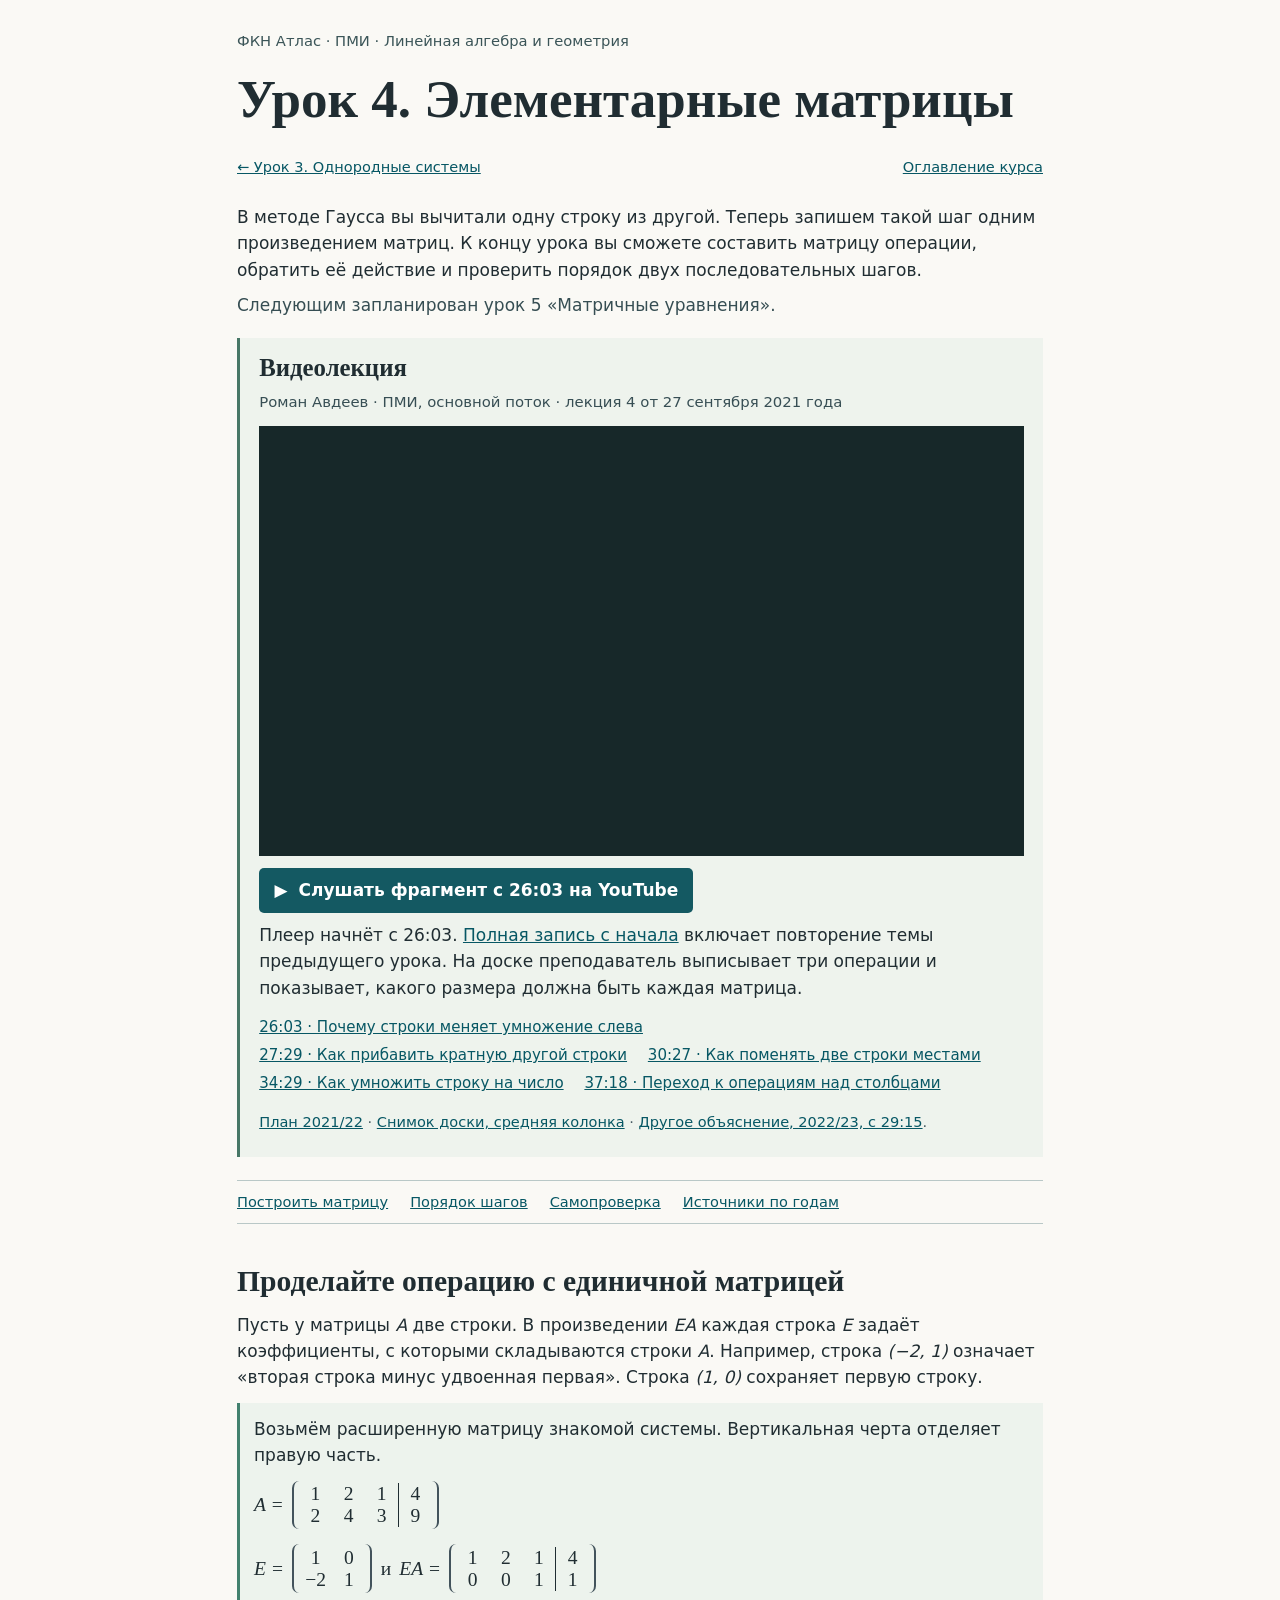
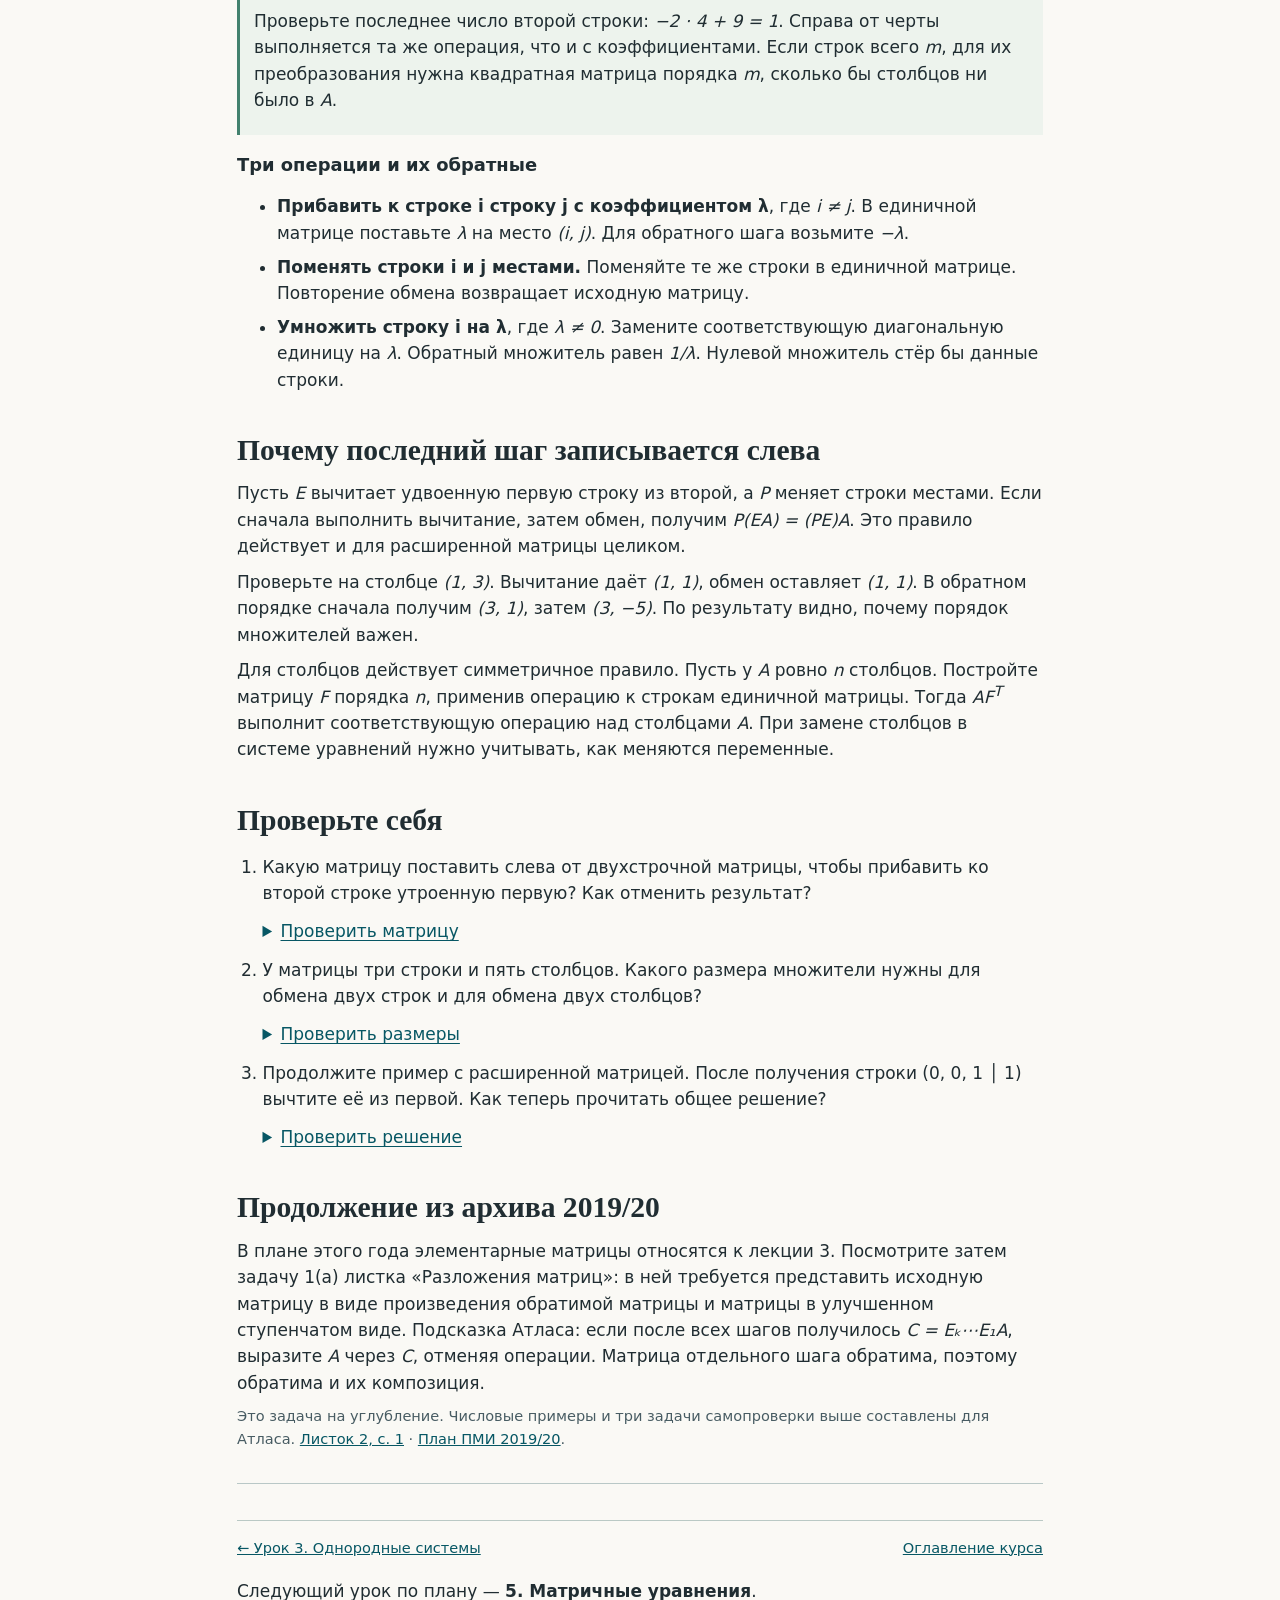
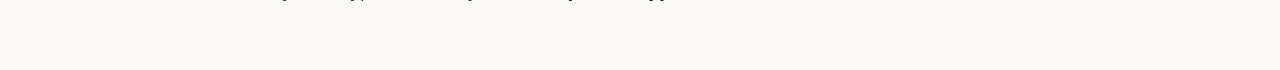
==== atlas/learning/elementary.html @ efd2105c "ПМИ: сверить восемь годовых планов и добавить урок об элементарных матрицах по записи 2021 года" ====
<!doctype html>
<html lang="ru"><head><meta charset="utf-8"><meta name="viewport" content="width=device-width,initial-scale=1">
<title>Урок 4. Элементарные матрицы · Линейная алгебра ПМИ</title><link rel="stylesheet" href="course.css"><script defer src="lecture-video.js"></script></head>
<body><main><header><p class="course-name">ФКН Атлас · ПМИ · Линейная алгебра и геометрия</p>
<h1>Урок 4. Элементарные матрицы</h1>
<nav class="course-nav" aria-label="Навигация по курсу"><a rel="prev" href="homogeneous.html">← Урок 3. Однородные системы</a><a href="index.html">Оглавление курса</a></nav>
<p>В методе Гаусса вы вычитали одну строку из другой. Теперь запишем такой шаг одним произведением матриц. К концу урока вы сможете составить матрицу операции, обратить её действие и проверить порядок двух последовательных шагов.</p>
<p class="note">Следующим запланирован урок 5 «Матричные уравнения».</p></header>
<section id="video" class="lecture-video" aria-labelledby="video-heading"><h2 id="video-heading">Видеолекция</h2>
<p class="recording-meta">Роман Авдеев · ПМИ, основной поток · лекция 4 от 27 сентября 2021 года</p>
<div class="inline-video" data-title="Линейная алгебра ПМИ · лекция 4 за 2021/22"></div>
<a class="watch-recording" href="https://www.youtube.com/watch?v=fxvXX4PatBA&amp;t=1563s" target="_blank" rel="noopener"><span class="play-icon" aria-hidden="true">▶</span> Слушать фрагмент с 26:03 на YouTube</a>
<p>Плеер начнёт с 26:03. <a href="https://www.youtube.com/watch?v=fxvXX4PatBA">Полная запись с начала</a> включает повторение темы предыдущего урока. На доске преподаватель выписывает три операции и показывает, какого размера должна быть каждая матрица.</p>
<ul class="video-moments" aria-label="Моменты видеолекции">
<li><a href="https://www.youtube.com/watch?v=fxvXX4PatBA&amp;t=1563s" target="_blank" rel="noopener">26:03 · Почему строки меняет умножение слева</a></li>
<li><a href="https://www.youtube.com/watch?v=fxvXX4PatBA&amp;t=1649s" target="_blank" rel="noopener">27:29 · Как прибавить кратную другой строки</a></li>
<li><a href="https://www.youtube.com/watch?v=fxvXX4PatBA&amp;t=1827s" target="_blank" rel="noopener">30:27 · Как поменять две строки местами</a></li>
<li><a href="https://www.youtube.com/watch?v=fxvXX4PatBA&amp;t=2069s" target="_blank" rel="noopener">34:29 · Как умножить строку на число</a></li>
<li><a href="https://www.youtube.com/watch?v=fxvXX4PatBA&amp;t=2238s" target="_blank" rel="noopener">37:18 · Переход к операциям над столбцами</a></li>
</ul><p class="refs"><a href="https://wikics.site/Линейная_алгебра_и_геометрия_на_ПМИ_2021/2022_%28основной_поток%29">План 2021/22</a> · <a href="https://drive.google.com/file/d/185L-_i3tuv2A2Go50-xI7ge3yGYmPVME/view">Снимок доски, средняя колонка</a> · <a href="https://www.youtube.com/watch?v=Wg4HctY-2u4&amp;t=1755s">Другое объяснение, 2022/23, с 29:15</a>.</p></section>
<nav aria-label="Разделы занятия"><a href="#build">Построить матрицу</a><a href="#order">Порядок шагов</a><a href="#check">Самопроверка</a><a href="years.html">Источники по годам</a></nav>
<section id="build"><h2>Проделайте операцию с единичной матрицей</h2>
<p>Пусть у матрицы <i>A</i> две строки. В произведении <i>EA</i> каждая строка <i>E</i> задаёт коэффициенты, с которыми складываются строки <i>A</i>. Например, строка <i>(−2, 1)</i> означает «вторая строка минус удвоенная первая». Строка <i>(1, 0)</i> сохраняет первую строку.</p>
<div class="example"><p>Возьмём расширенную матрицу знакомой системы. Вертикальная черта отделяет правую часть.</p>
<div class="formula"><i>A =</i><span class="matrix"><table aria-label="Исходная расширенная матрица"><tbody><tr><td>1</td><td>2</td><td>1</td><td class="rhs">4</td></tr><tr><td>2</td><td>4</td><td>3</td><td class="rhs">9</td></tr></tbody></table></span></div>
<div class="formula"><i>E =</i><span class="matrix"><table aria-label="Матрица преобразования строк"><tbody><tr><td>1</td><td>0</td></tr><tr><td>−2</td><td>1</td></tr></tbody></table></span><span>и</span><i>EA =</i><span class="matrix"><table aria-label="Результат, включая правую часть"><tbody><tr><td>1</td><td>2</td><td>1</td><td class="rhs">4</td></tr><tr><td>0</td><td>0</td><td>1</td><td class="rhs">1</td></tr></tbody></table></span></div>
<p>Проверьте последнее число второй строки: <i>−2 · 4 + 9 = 1</i>. Справа от черты выполняется та же операция, что и с коэффициентами. Если строк всего <i>m</i>, для их преобразования нужна квадратная матрица порядка <i>m</i>, сколько бы столбцов ни было в <i>A</i>.</p></div>
<h3>Три операции и их обратные</h3>
<ul><li><strong>Прибавить к строке i строку j с коэффициентом λ</strong>, где <i>i ≠ j</i>. В единичной матрице поставьте <i>λ</i> на место <i>(i, j)</i>. Для обратного шага возьмите <i>−λ</i>.</li>
<li><strong>Поменять строки i и j местами.</strong> Поменяйте те же строки в единичной матрице. Повторение обмена возвращает исходную матрицу.</li>
<li><strong>Умножить строку i на λ</strong>, где <i>λ ≠ 0</i>. Замените соответствующую диагональную единицу на <i>λ</i>. Обратный множитель равен <i>1/λ</i>. Нулевой множитель стёр бы данные строки.</li></ul></section>
<section id="order"><h2>Почему последний шаг записывается слева</h2>
<p>Пусть <i>E</i> вычитает удвоенную первую строку из второй, а <i>P</i> меняет строки местами. Если сначала выполнить вычитание, затем обмен, получим <i>P(EA) = (PE)A</i>. Это правило действует и для расширенной матрицы целиком.</p>
<p>Проверьте на столбце <i>(1, 3)</i>. Вычитание даёт <i>(1, 1)</i>, обмен оставляет <i>(1, 1)</i>. В обратном порядке сначала получим <i>(3, 1)</i>, затем <i>(3, −5)</i>. По результату видно, почему порядок множителей важен.</p>
<p>Для столбцов действует симметричное правило. Пусть у <i>A</i> ровно <i>n</i> столбцов. Постройте матрицу <i>F</i> порядка <i>n</i>, применив операцию к строкам единичной матрицы. Тогда <i>AF<sup>T</sup></i> выполнит соответствующую операцию над столбцами <i>A</i>. При замене столбцов в системе уравнений нужно учитывать, как меняются переменные.</p></section>
<section id="check"><h2>Проверьте себя</h2><ol>
<li>Какую матрицу поставить слева от двухстрочной матрицы, чтобы прибавить ко второй строке утроенную первую? Как отменить результат?
<details><summary>Проверить матрицу</summary><p>Первая строка множителя равна (1, 0), вторая — (3, 1). В обратной матрице вторая строка равна (−3, 1). Их произведение в любом порядке даёт единичную матрицу.</p></details></li>
<li>У матрицы три строки и пять столбцов. Какого размера множители нужны для обмена двух строк и для обмена двух столбцов?
<details><summary>Проверить размеры</summary><p>Слева нужна перестановочная матрица 3 × 3, справа — 5 × 5. Обе операции сохраняют размер результата 3 × 5.</p></details></li>
<li>Продолжите пример с расширенной матрицей. После получения строки (0, 0, 1 │ 1) вычтите её из первой. Как теперь прочитать общее решение?
<details><summary>Проверить решение</summary><p>Получается первая строка (1, 2, 0 │ 3). Вторая задаёт z = 1. При y = t получаем (3 − 2t, t, 1), как в уроке 2. У любой точки этого семейства разность с (3, 0, 1) решает соответствующую однородную систему из урока 3.</p></details></li></ol></section>
<section><h2>Продолжение из архива 2019/20</h2><p>В плане этого года элементарные матрицы относятся к лекции 3. Посмотрите затем задачу 1(а) листка «Разложения матриц»: в ней требуется представить исходную матрицу в виде произведения обратимой матрицы и матрицы в улучшенном ступенчатом виде. Подсказка Атласа: если после всех шагов получилось <i>C = Eₖ⋯E₁A</i>, выразите <i>A</i> через <i>C</i>, отменяя операции. Матрица отдельного шага обратима, поэтому обратима и их композиция.</p>
<p class="refs">Это задача на углубление. Числовые примеры и три задачи самопроверки выше составлены для Атласа. <a href="https://www.dropbox.com/s/j1u668werpnpyeo/LA_19-20_Stream2_Sheet2.pdf?dl=0">Листок 2, с. 1</a> · <a href="https://wikics.site/Линейная_алгебра_и_геометрия_на_ПМИ_2019/2020_%28основной_поток%29">План ПМИ 2019/20</a>.</p></section>
<footer><nav class="course-nav bottom" aria-label="После урока 4"><a rel="prev" href="homogeneous.html">← Урок 3. Однородные системы</a><a href="index.html">Оглавление курса</a></nav><p>Следующий урок по плану — <strong>5. Матричные уравнения</strong>.</p></footer></main></body></html>
---- atlas/learning/course.css ----
*{box-sizing:border-box}
body{margin:0;background:#faf9f5;color:#202d32;font:17px/1.55 system-ui,sans-serif}
main{max-width:850px;margin:auto;padding:30px 22px 56px}
nav,.refs,header>small{color:#485c63;font-size:.91rem}
nav{display:flex;gap:8px 22px;flex-wrap:wrap;border-block:1px solid #b9c8c7;padding:10px 0}
a,summary{color:#075764}
h1,h2,h3{line-height:1.16;text-wrap:balance}
h1,h2{font-family:Georgia,serif}
h1{font-size:clamp(33px,5vw,53px);margin:.3em 0}
h2{font-size:1.85rem;margin:1.35em 0 .45em}
h3{font-size:1.12rem;margin:1.15em 0 .25em}
p{margin:.55em 0}
.formula{display:flex;align-items:center;flex-wrap:wrap;gap:.42em;font:1.15em Georgia,serif;margin:12px 0 15px}
.matrix{display:inline-block;border-left:2px solid #43535c;border-right:2px solid #43535c;border-radius:7px;padding:.12em .25em;vertical-align:middle}
.matrix table{border-collapse:collapse;font-variant-numeric:tabular-nums}
.matrix td{text-align:center;min-width:1.7em;padding:0 .2em}
.focus{background:#d1ebdf;color:#102c24}
.matrix button{min-width:2.1em;min-height:2.1em;color:#17424c;background:#fff;border:1px solid #81989a;border-radius:3px;cursor:pointer;font:inherit}
.matrix button[aria-pressed=true]{background:#155962;color:white}
a:focus-visible,summary:focus-visible,button:focus-visible{outline:3px solid #b56813;outline-offset:2px}
.example{border-left:3px solid #42816e;background:#edf3ed;padding:4px 14px 12px;margin:12px 0}
.note{color:#364e53}
details{margin:.7em 0}
summary{cursor:pointer;text-decoration:underline;text-underline-offset:.17em}
code{overflow-wrap:anywhere}
footer{border-top:1px solid #b9c8c7;margin-top:32px;padding-top:10px}
.refs a{white-space:nowrap}
ol{padding-left:1.5em}
li{margin:.45em 0}
#calculation{font-weight:600}
sub,sup{line-height:0}
section{scroll-margin:12px}
@media(max-width:500px){main{padding:16px 14px}
.formula{gap:.25em}
}
@media print{nav{display:none}
body{background:#fff}
h2,h3{break-after:avoid}
}

.course-name{margin:0 0 .3rem;color:#3b5558;font-size:.92rem}
.course-nav{display:flex;align-items:baseline;justify-content:space-between;gap:8px 20px;border:0;margin:.6rem 0 1rem;padding:.6rem 0}
.course-nav .next{font-weight:650}
.course-nav.bottom{border-top:1px solid #bac9c5;margin:26px 0 0;padding-top:16px}
.outline{padding:0;list-style:none}
.outline li{margin:0;border-top:1px solid #b9c8c7;padding:15px 0}
.outline a,.outline strong{display:block;font-size:1.13rem}
.outline p{margin:.2em 0}
.lecture-video{margin:1.2rem 0 1.4rem;padding:1rem 1.2rem;background:#eef3ed;border-left:3px solid #477766}
.lecture-video h2{margin:0 0 .3rem;font-size:1.55rem}
.recording-meta{font-size:.93rem;color:#374e54}
.watch-recording{display:inline-block;padding:.55em .9em;border-radius:5px;font-weight:650}
.watch-recording{background:#145962;color:white;text-decoration:none}
.watch-recording:hover{background:#10474e}
.play-icon{margin-right:.3em}
.video-moments{display:flex;flex-wrap:wrap;gap:.3rem 1.3rem;padding:0;list-style:none;font-size:.94rem}
.video-moments li{margin:0}
.inline-video iframe{display:block;width:100%;aspect-ratio:16/9;border:0;margin:.7em 0;background:#172829}
.equations{white-space:pre-wrap;font:1.1rem/1.5 Cambria,Georgia,serif}
.matrix-steps{font:1.05rem/1.65 Cambria,Georgia,serif;font-variant-numeric:tabular-nums;white-space:pre-wrap}
@media(max-width:560px){.course-nav{display:grid;justify-content:stretch}.course-nav a{padding:3px 0}}

.year-map dl{display:grid;grid-template-columns:max-content 1fr;gap:.25em 1em;margin:.6em 0}
.year-map dt{font-weight:600}
.year-map dd{margin:0}
@media(max-width:560px){.year-map dl{display:block}.year-map dd{margin:0 0 .6em}}
.matrix td.rhs{border-left:1px solid currentColor}
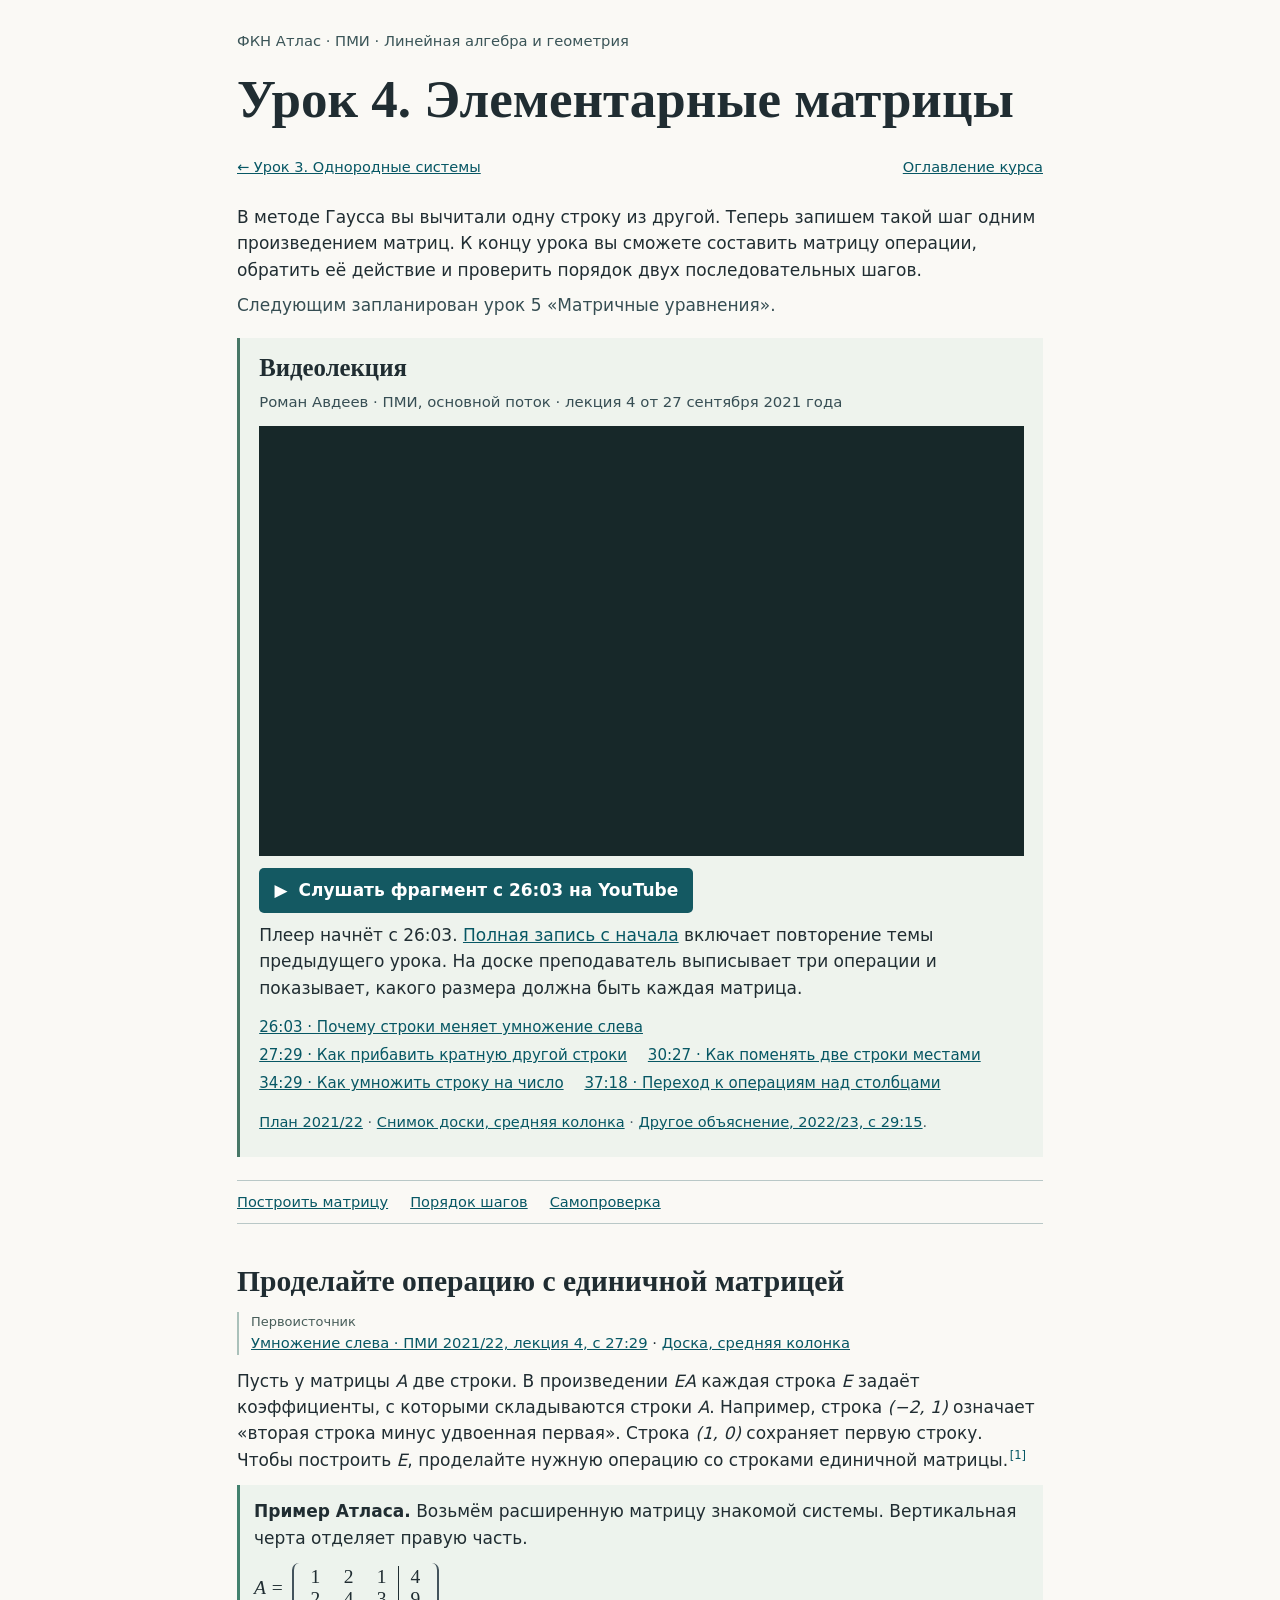
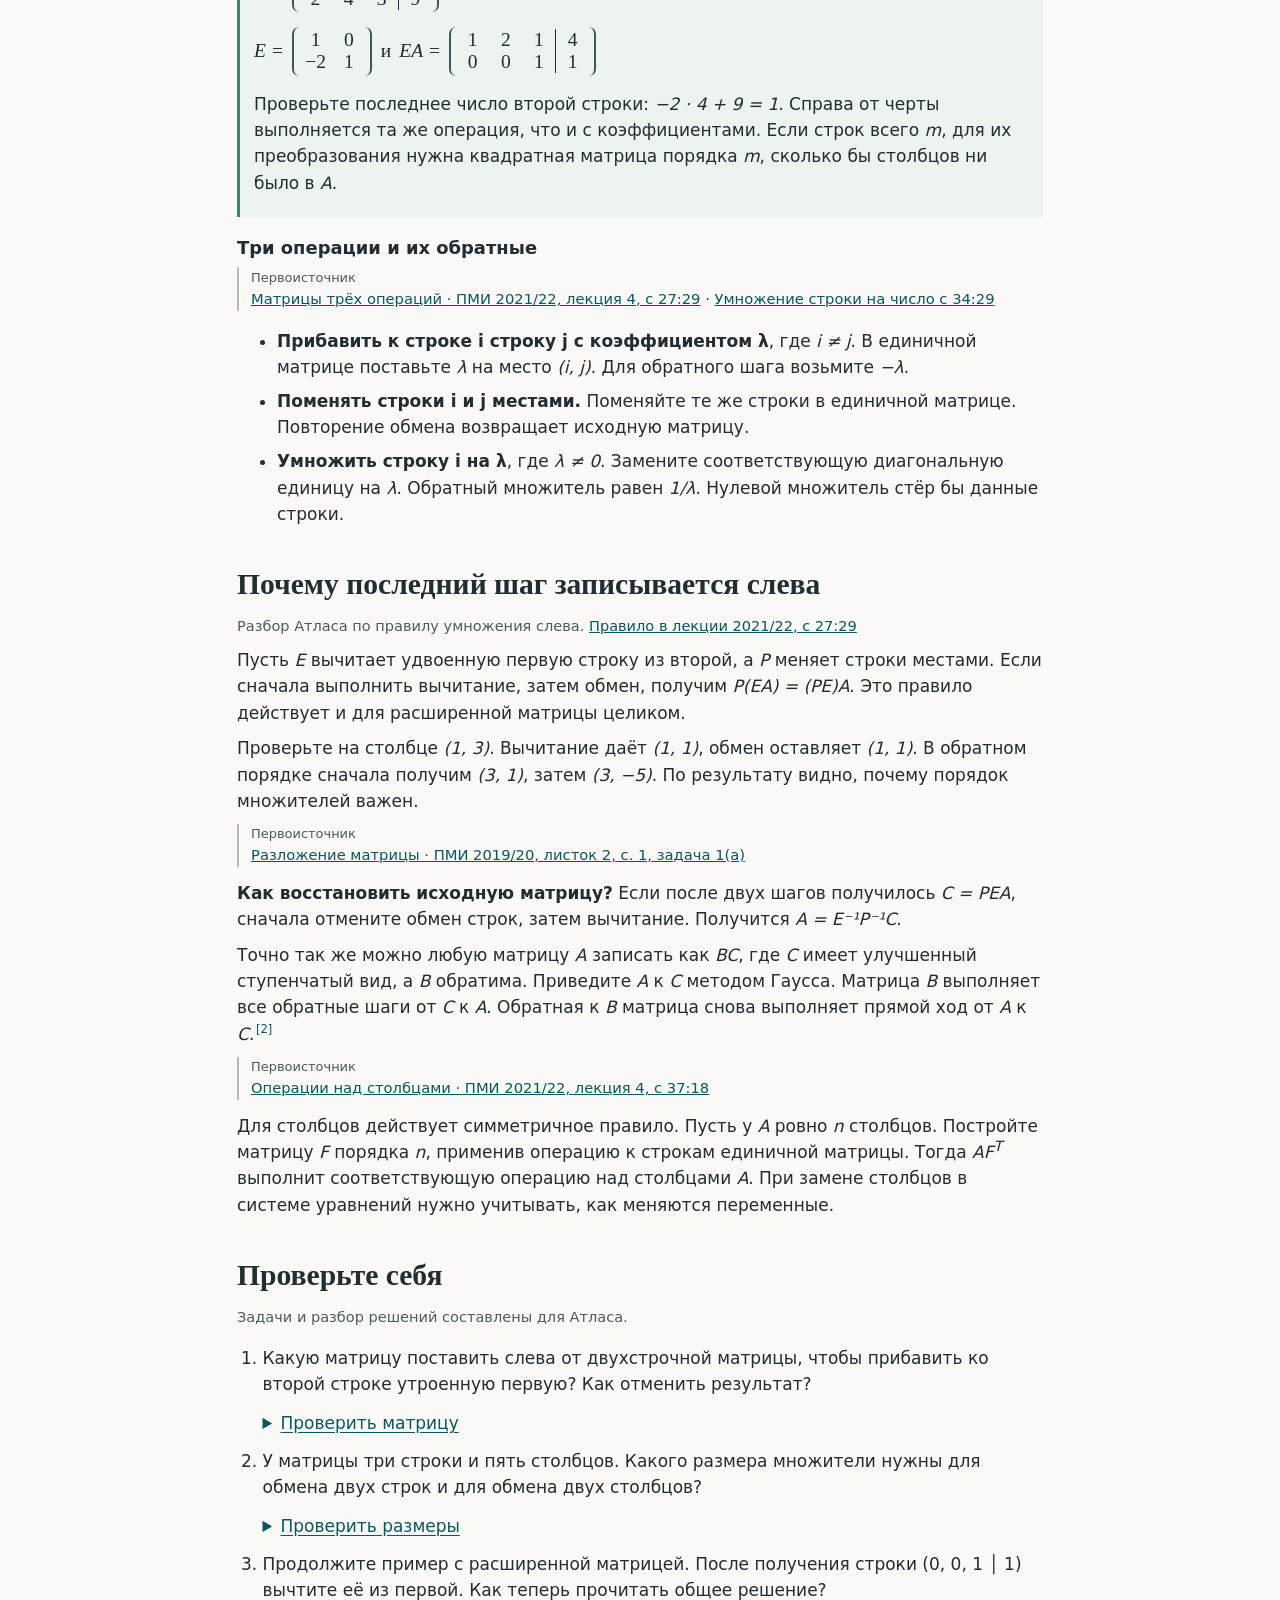
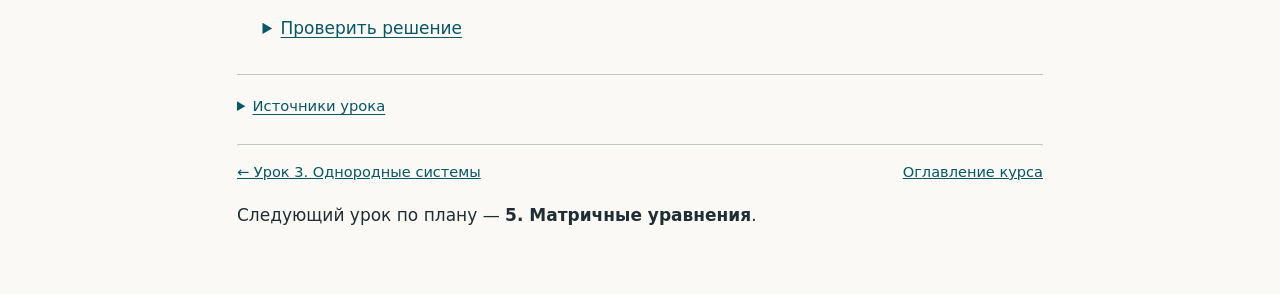
==== commit fc5c580a: "Показывать проверенный фрагмент первоисточника перед каждым разбором ПМИ" ====
--- a/atlas/learning/elementary.html
+++ b/atlas/learning/elementary.html
@@ -18,28 +18,41 @@
 <li><a href="https://www.youtube.com/watch?v=fxvXX4PatBA&amp;t=2069s" target="_blank" rel="noopener">34:29 · Как умножить строку на число</a></li>
 <li><a href="https://www.youtube.com/watch?v=fxvXX4PatBA&amp;t=2238s" target="_blank" rel="noopener">37:18 · Переход к операциям над столбцами</a></li>
 </ul><p class="refs"><a href="https://wikics.site/Линейная_алгебра_и_геометрия_на_ПМИ_2021/2022_%28основной_поток%29">План 2021/22</a> · <a href="https://drive.google.com/file/d/185L-_i3tuv2A2Go50-xI7ge3yGYmPVME/view">Снимок доски, средняя колонка</a> · <a href="https://www.youtube.com/watch?v=Wg4HctY-2u4&amp;t=1755s">Другое объяснение, 2022/23, с 29:15</a>.</p></section>
-<nav aria-label="Разделы занятия"><a href="#build">Построить матрицу</a><a href="#order">Порядок шагов</a><a href="#check">Самопроверка</a><a href="years.html">Источники по годам</a></nav>
+<nav aria-label="Разделы занятия"><a href="#build">Построить матрицу</a><a href="#order">Порядок шагов</a><a href="#check">Самопроверка</a></nav>
 <section id="build"><h2>Проделайте операцию с единичной матрицей</h2>
-<p>Пусть у матрицы <i>A</i> две строки. В произведении <i>EA</i> каждая строка <i>E</i> задаёт коэффициенты, с которыми складываются строки <i>A</i>. Например, строка <i>(−2, 1)</i> означает «вторая строка минус удвоенная первая». Строка <i>(1, 0)</i> сохраняет первую строку.</p>
-<div class="example"><p>Возьмём расширенную матрицу знакомой системы. Вертикальная черта отделяет правую часть.</p>
+<aside class="primary-source"><span>Первоисточник</span> <a href="https://www.youtube.com/watch?v=fxvXX4PatBA&amp;t=1649s">Умножение слева · ПМИ 2021/22, лекция 4, с 27:29</a> · <a href="https://drive.google.com/file/d/185L-_i3tuv2A2Go50-xI7ge3yGYmPVME/view">Доска, средняя колонка</a></aside>
+<p>Пусть у матрицы <i>A</i> две строки. В произведении <i>EA</i> каждая строка <i>E</i> задаёт коэффициенты, с которыми складываются строки <i>A</i>. Например, строка <i>(−2, 1)</i> означает «вторая строка минус удвоенная первая». Строка <i>(1, 0)</i> сохраняет первую строку. Чтобы построить <i>E</i>, проделайте нужную операцию со строками единичной матрицы.<sup class="source-ref"><a href="#source-1" aria-label="Источник 1">[1]</a></sup></p>
+<div class="example"><p><strong>Пример Атласа.</strong> Возьмём расширенную матрицу знакомой системы. Вертикальная черта отделяет правую часть.</p>
 <div class="formula"><i>A =</i><span class="matrix"><table aria-label="Исходная расширенная матрица"><tbody><tr><td>1</td><td>2</td><td>1</td><td class="rhs">4</td></tr><tr><td>2</td><td>4</td><td>3</td><td class="rhs">9</td></tr></tbody></table></span></div>
 <div class="formula"><i>E =</i><span class="matrix"><table aria-label="Матрица преобразования строк"><tbody><tr><td>1</td><td>0</td></tr><tr><td>−2</td><td>1</td></tr></tbody></table></span><span>и</span><i>EA =</i><span class="matrix"><table aria-label="Результат, включая правую часть"><tbody><tr><td>1</td><td>2</td><td>1</td><td class="rhs">4</td></tr><tr><td>0</td><td>0</td><td>1</td><td class="rhs">1</td></tr></tbody></table></span></div>
 <p>Проверьте последнее число второй строки: <i>−2 · 4 + 9 = 1</i>. Справа от черты выполняется та же операция, что и с коэффициентами. Если строк всего <i>m</i>, для их преобразования нужна квадратная матрица порядка <i>m</i>, сколько бы столбцов ни было в <i>A</i>.</p></div>
 <h3>Три операции и их обратные</h3>
+<aside class="primary-source"><span>Первоисточник</span> <a href="https://www.youtube.com/watch?v=fxvXX4PatBA&amp;t=1649s">Матрицы трёх операций · ПМИ 2021/22, лекция 4, с 27:29</a> · <a href="https://www.youtube.com/watch?v=fxvXX4PatBA&amp;t=2069s">Умножение строки на число с 34:29</a></aside>
 <ul><li><strong>Прибавить к строке i строку j с коэффициентом λ</strong>, где <i>i ≠ j</i>. В единичной матрице поставьте <i>λ</i> на место <i>(i, j)</i>. Для обратного шага возьмите <i>−λ</i>.</li>
 <li><strong>Поменять строки i и j местами.</strong> Поменяйте те же строки в единичной матрице. Повторение обмена возвращает исходную матрицу.</li>
 <li><strong>Умножить строку i на λ</strong>, где <i>λ ≠ 0</i>. Замените соответствующую диагональную единицу на <i>λ</i>. Обратный множитель равен <i>1/λ</i>. Нулевой множитель стёр бы данные строки.</li></ul></section>
 <section id="order"><h2>Почему последний шаг записывается слева</h2>
+<p class="refs">Разбор Атласа по правилу умножения слева. <a href="https://www.youtube.com/watch?v=fxvXX4PatBA&amp;t=1649s">Правило в лекции 2021/22, с 27:29</a></p>
 <p>Пусть <i>E</i> вычитает удвоенную первую строку из второй, а <i>P</i> меняет строки местами. Если сначала выполнить вычитание, затем обмен, получим <i>P(EA) = (PE)A</i>. Это правило действует и для расширенной матрицы целиком.</p>
 <p>Проверьте на столбце <i>(1, 3)</i>. Вычитание даёт <i>(1, 1)</i>, обмен оставляет <i>(1, 1)</i>. В обратном порядке сначала получим <i>(3, 1)</i>, затем <i>(3, −5)</i>. По результату видно, почему порядок множителей важен.</p>
+<div id="factorization"><aside class="primary-source"><span>Первоисточник</span> <a href="https://www.dropbox.com/s/j1u668werpnpyeo/LA_19-20_Stream2_Sheet2.pdf?dl=0">Разложение матрицы · ПМИ 2019/20, листок 2, с. 1, задача 1(а)</a>
+<!-- excerpt open 091337a2928d9be24cb8dfb01bff27bf46db8bdfff3ffeb83809785a0d8dc650 1 31 82 580 118 | Первая часть задачи о произведении обратимой матрицы и матрицы в улучшенном ступенчатом виде. --></aside>
+<p><strong>Как восстановить исходную матрицу?</strong> Если после двух шагов получилось <i>C = PEA</i>, сначала отмените обмен строк, затем вычитание. Получится <i>A = E⁻¹P⁻¹C</i>.</p>
+<p>Точно так же можно любую матрицу <i>A</i> записать как <i>BC</i>, где <i>C</i> имеет улучшенный ступенчатый вид, а <i>B</i> обратима. Приведите <i>A</i> к <i>C</i> методом Гаусса. Матрица <i>B</i> выполняет все обратные шаги от <i>C</i> к <i>A</i>. Обратная к <i>B</i> матрица снова выполняет прямой ход от <i>A</i> к <i>C</i>.<sup class="source-ref"><a href="#source-2" aria-label="Источник 2">[2]</a></sup></p>
+</div>
+<aside class="primary-source"><span>Первоисточник</span> <a href="https://www.youtube.com/watch?v=fxvXX4PatBA&amp;t=2238s">Операции над столбцами · ПМИ 2021/22, лекция 4, с 37:18</a></aside>
 <p>Для столбцов действует симметричное правило. Пусть у <i>A</i> ровно <i>n</i> столбцов. Постройте матрицу <i>F</i> порядка <i>n</i>, применив операцию к строкам единичной матрицы. Тогда <i>AF<sup>T</sup></i> выполнит соответствующую операцию над столбцами <i>A</i>. При замене столбцов в системе уравнений нужно учитывать, как меняются переменные.</p></section>
-<section id="check"><h2>Проверьте себя</h2><ol>
+<section id="check"><h2>Проверьте себя</h2><p class="refs">Задачи и разбор решений составлены для Атласа.</p><ol>
 <li>Какую матрицу поставить слева от двухстрочной матрицы, чтобы прибавить ко второй строке утроенную первую? Как отменить результат?
 <details><summary>Проверить матрицу</summary><p>Первая строка множителя равна (1, 0), вторая — (3, 1). В обратной матрице вторая строка равна (−3, 1). Их произведение в любом порядке даёт единичную матрицу.</p></details></li>
 <li>У матрицы три строки и пять столбцов. Какого размера множители нужны для обмена двух строк и для обмена двух столбцов?
 <details><summary>Проверить размеры</summary><p>Слева нужна перестановочная матрица 3 × 3, справа — 5 × 5. Обе операции сохраняют размер результата 3 × 5.</p></details></li>
 <li>Продолжите пример с расширенной матрицей. После получения строки (0, 0, 1 │ 1) вычтите её из первой. Как теперь прочитать общее решение?
 <details><summary>Проверить решение</summary><p>Получается первая строка (1, 2, 0 │ 3). Вторая задаёт z = 1. При y = t получаем (3 − 2t, t, 1), как в уроке 2. У любой точки этого семейства разность с (3, 0, 1) решает соответствующую однородную систему из урока 3.</p></details></li></ol></section>
-<section><h2>Продолжение из архива 2019/20</h2><p>В плане этого года элементарные матрицы относятся к лекции 3. Посмотрите затем задачу 1(а) листка «Разложения матриц»: в ней требуется представить исходную матрицу в виде произведения обратимой матрицы и матрицы в улучшенном ступенчатом виде. Подсказка Атласа: если после всех шагов получилось <i>C = Eₖ⋯E₁A</i>, выразите <i>A</i> через <i>C</i>, отменяя операции. Матрица отдельного шага обратима, поэтому обратима и их композиция.</p>
-<p class="refs">Это задача на углубление. Числовые примеры и три задачи самопроверки выше составлены для Атласа. <a href="https://www.dropbox.com/s/j1u668werpnpyeo/LA_19-20_Stream2_Sheet2.pdf?dl=0">Листок 2, с. 1</a> · <a href="https://wikics.site/Линейная_алгебра_и_геометрия_на_ПМИ_2019/2020_%28основной_поток%29">План ПМИ 2019/20</a>.</p></section>
-<footer><nav class="course-nav bottom" aria-label="После урока 4"><a rel="prev" href="homogeneous.html">← Урок 3. Однородные системы</a><a href="index.html">Оглавление курса</a></nav><p>Следующий урок по плану — <strong>5. Матричные уравнения</strong>.</p></footer></main></body></html>
+<footer><details class="lesson-sources"><summary>Источники урока</summary>
+<ol>
+<li id="source-1" tabindex="-1">Три матрицы строковых операций — <a href="https://drive.google.com/file/d/185L-_i3tuv2A2Go50-xI7ge3yGYmPVME/view">2021/22, доска лекции 4, средняя колонка</a> и <a href="https://www.youtube.com/watch?v=fxvXX4PatBA&amp;t=1649s">запись с 27:29</a>.</li>
+<li id="source-2" tabindex="-1">Разложение произвольной матрицы — <a href="https://www.dropbox.com/s/j1u668werpnpyeo/LA_19-20_Stream2_Sheet2.pdf?dl=0">ПМИ 2019/20, листок 2, с. 1, задача 1(а)</a>. По <a href="https://wikics.site/Линейная_алгебра_и_геометрия_на_ПМИ_2019/2020_%28основной_поток%29">плану того года</a> умножение на элементарную матрицу изучали в лекции 3.</li>
+</ol>
+<p>Переход от двух обратных шагов к общему разложению, числовые примеры и задачи самопроверки подготовлены для Атласа. <a href="years.html">Материалы по годам</a>.</p></details>
+<nav class="course-nav bottom" aria-label="После урока 4"><a rel="prev" href="homogeneous.html">← Урок 3. Однородные системы</a><a href="index.html">Оглавление курса</a></nav><p>Следующий урок по плану — <strong>5. Матричные уравнения</strong>.</p></footer></main></body></html>
--- a/atlas/learning/course.css
+++ b/atlas/learning/course.css
@@ -65,3 +65,18 @@
 .year-map dd{margin:0}
 @media(max-width:560px){.year-map dl{display:block}.year-map dd{margin:0 0 .6em}}
 .matrix td.rhs{border-left:1px solid currentColor}
+
+.source-ref{font:normal .72rem/1 system-ui,sans-serif;vertical-align:super;margin-inline-start:.15em}
+.source-ref a{text-decoration:none}
+.source-ref a:hover,.source-ref a:focus-visible{text-decoration:underline}
+.lesson-sources{font-size:.92rem;color:#364e53}
+.lesson-sources li{scroll-margin-block:1rem}
+.lesson-sources li:target{background:#edf3ed}
+
+.primary-source{border-inline-start:2px solid #aac1ba;padding:.1rem 0 .1rem .75rem;margin:.55rem 0 .8rem;font-size:.92rem;line-height:1.45}
+.primary-source>span{display:block;font-size:.81rem;color:#475d59}
+.primary-source .source-image{border:0;padding:0;margin:.35rem 0 0}
+.source-image summary{width:fit-content;cursor:pointer}
+.source-image img{display:block;height:auto;max-width:100%;margin:.4rem 0;background:white}
+.source-image a{display:block;width:fit-content;max-width:100%}
+.primary-source .source-page{display:inline-block;margin-inline-start:.7em}
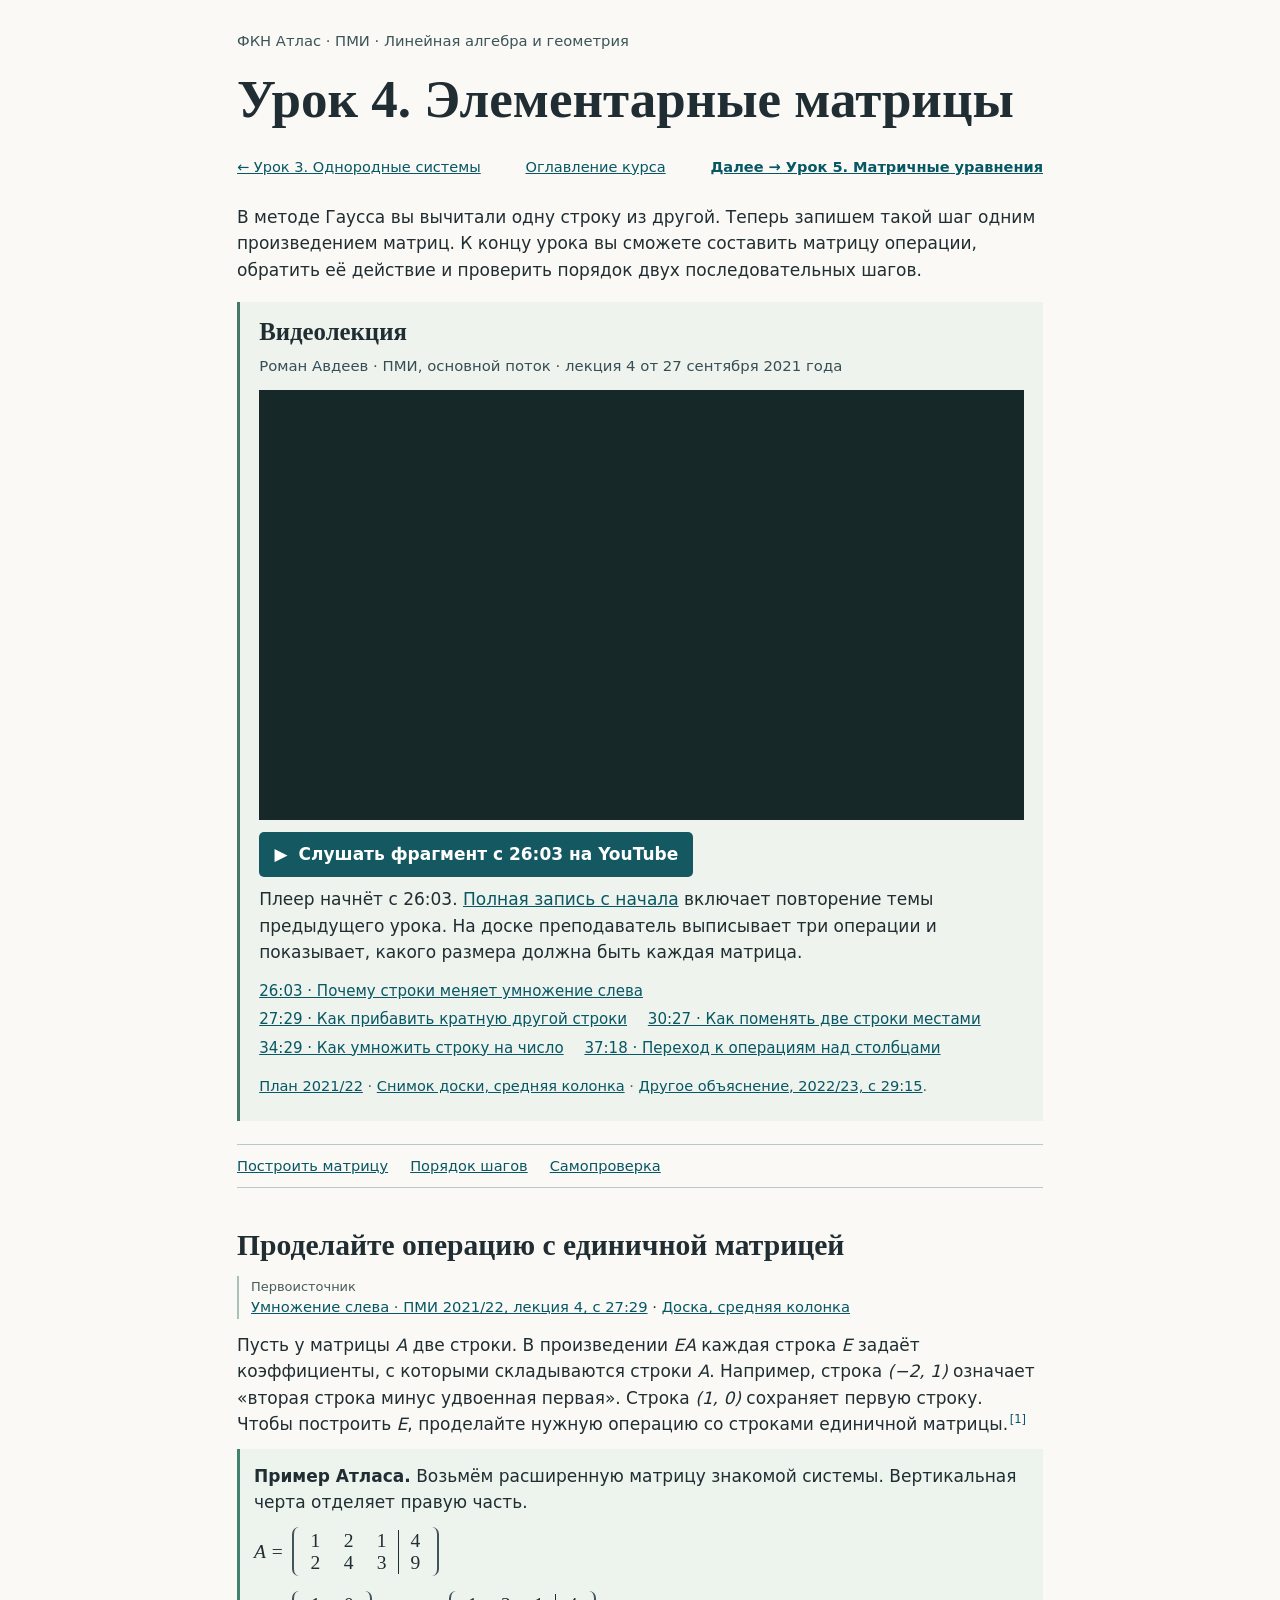
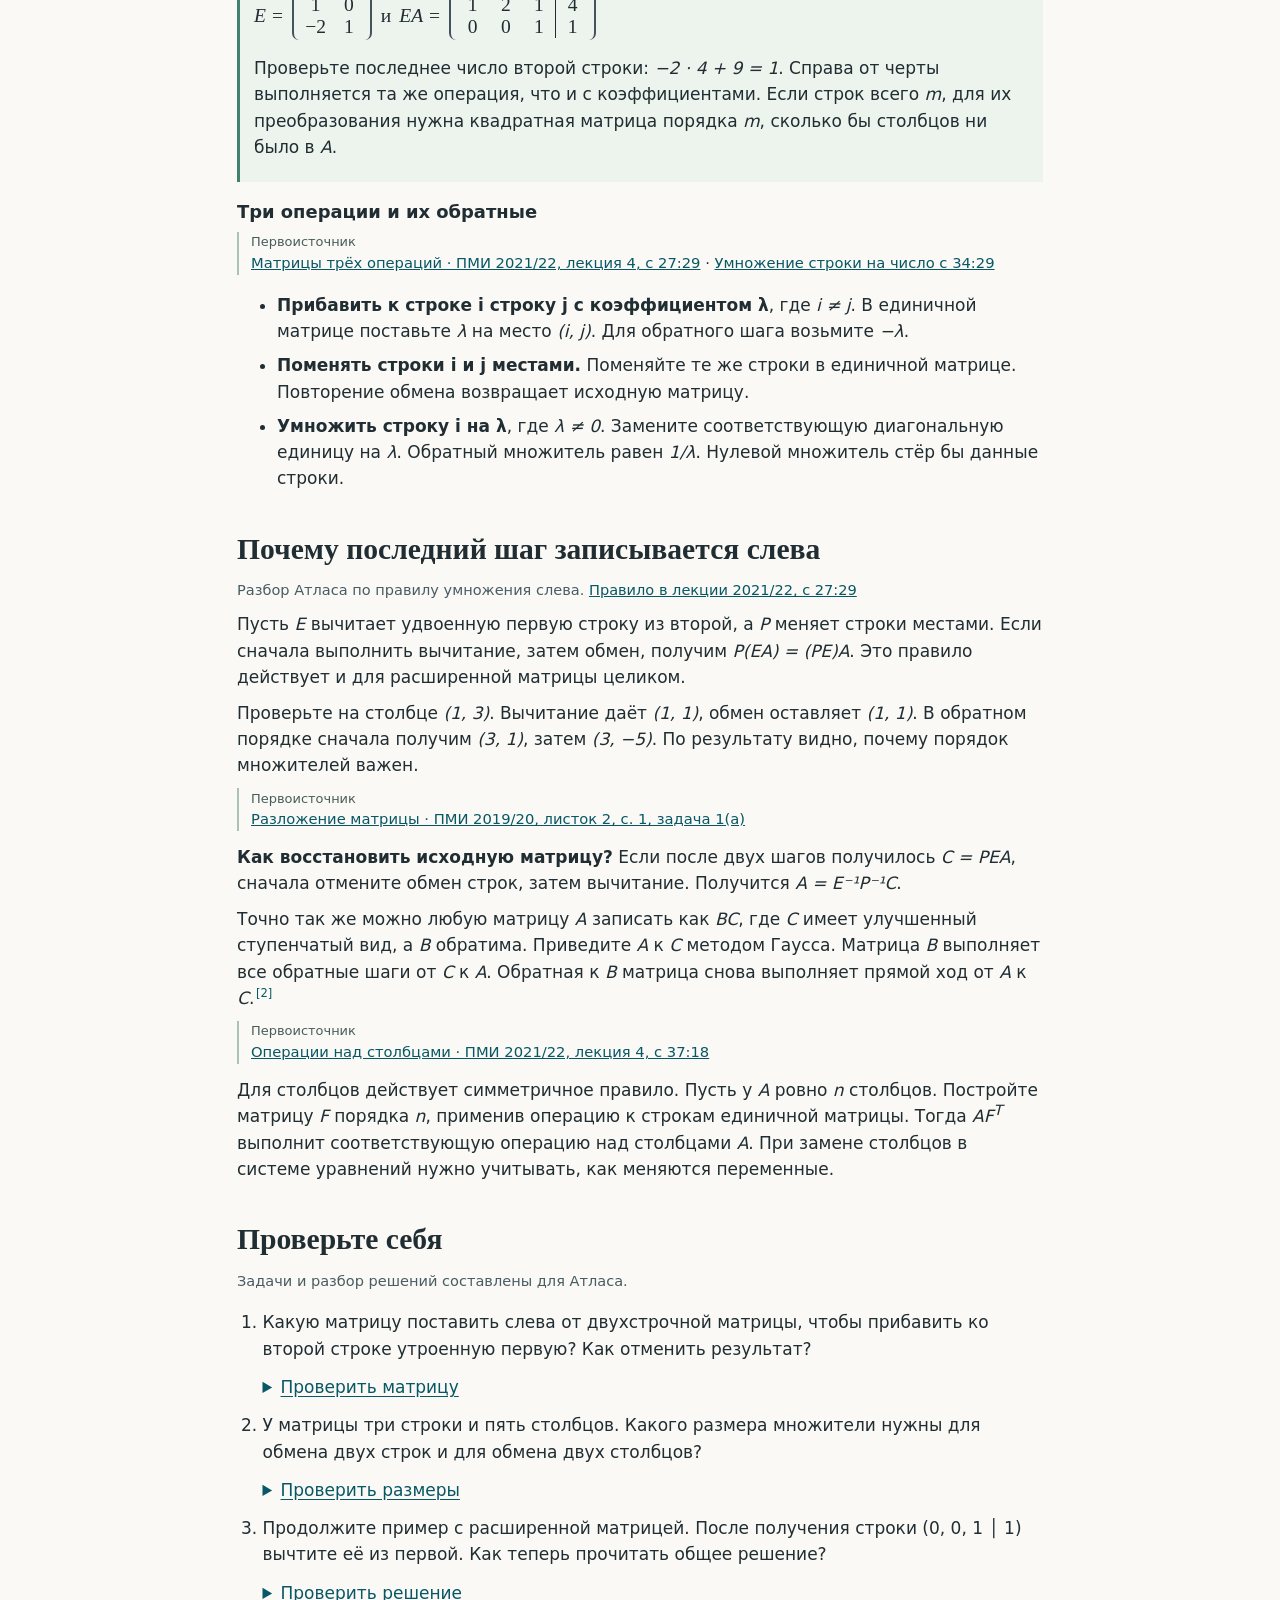
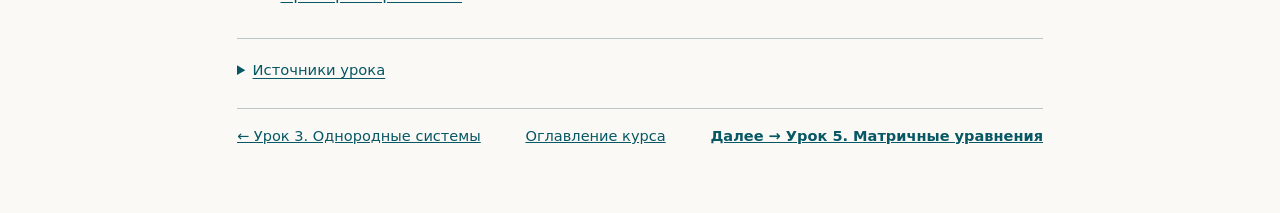
==== commit 33a9448b: "Добавить урок ПМИ о матричных уравнениях с фрагментами доски и проверяемыми примерами" ====
--- a/atlas/learning/elementary.html
+++ b/atlas/learning/elementary.html
@@ -3,9 +3,8 @@
 <title>Урок 4. Элементарные матрицы · Линейная алгебра ПМИ</title><link rel="stylesheet" href="course.css"><script defer src="lecture-video.js"></script></head>
 <body><main><header><p class="course-name">ФКН Атлас · ПМИ · Линейная алгебра и геометрия</p>
 <h1>Урок 4. Элементарные матрицы</h1>
-<nav class="course-nav" aria-label="Навигация по курсу"><a rel="prev" href="homogeneous.html">← Урок 3. Однородные системы</a><a href="index.html">Оглавление курса</a></nav>
-<p>В методе Гаусса вы вычитали одну строку из другой. Теперь запишем такой шаг одним произведением матриц. К концу урока вы сможете составить матрицу операции, обратить её действие и проверить порядок двух последовательных шагов.</p>
-<p class="note">Следующим запланирован урок 5 «Матричные уравнения».</p></header>
+<nav class="course-nav" aria-label="Навигация по курсу"><a rel="prev" href="homogeneous.html">← Урок 3. Однородные системы</a><a href="index.html">Оглавление курса</a><a class="next" rel="next" href="matrix-equations.html">Далее → Урок 5. Матричные уравнения</a></nav>
+<p>В методе Гаусса вы вычитали одну строку из другой. Теперь запишем такой шаг одним произведением матриц. К концу урока вы сможете составить матрицу операции, обратить её действие и проверить порядок двух последовательных шагов.</p></header>
 <section id="video" class="lecture-video" aria-labelledby="video-heading"><h2 id="video-heading">Видеолекция</h2>
 <p class="recording-meta">Роман Авдеев · ПМИ, основной поток · лекция 4 от 27 сентября 2021 года</p>
 <div class="inline-video" data-title="Линейная алгебра ПМИ · лекция 4 за 2021/22"></div>
@@ -55,4 +54,4 @@
 <li id="source-2" tabindex="-1">Разложение произвольной матрицы — <a href="https://www.dropbox.com/s/j1u668werpnpyeo/LA_19-20_Stream2_Sheet2.pdf?dl=0">ПМИ 2019/20, листок 2, с. 1, задача 1(а)</a>. По <a href="https://wikics.site/Линейная_алгебра_и_геометрия_на_ПМИ_2019/2020_%28основной_поток%29">плану того года</a> умножение на элементарную матрицу изучали в лекции 3.</li>
 </ol>
 <p>Переход от двух обратных шагов к общему разложению, числовые примеры и задачи самопроверки подготовлены для Атласа. <a href="years.html">Материалы по годам</a>.</p></details>
-<nav class="course-nav bottom" aria-label="После урока 4"><a rel="prev" href="homogeneous.html">← Урок 3. Однородные системы</a><a href="index.html">Оглавление курса</a></nav><p>Следующий урок по плану — <strong>5. Матричные уравнения</strong>.</p></footer></main></body></html>
+<nav class="course-nav bottom" aria-label="После урока 4"><a rel="prev" href="homogeneous.html">← Урок 3. Однородные системы</a><a href="index.html">Оглавление курса</a><a class="next" rel="next" href="matrix-equations.html">Далее → Урок 5. Матричные уравнения</a></nav></footer></main></body></html>
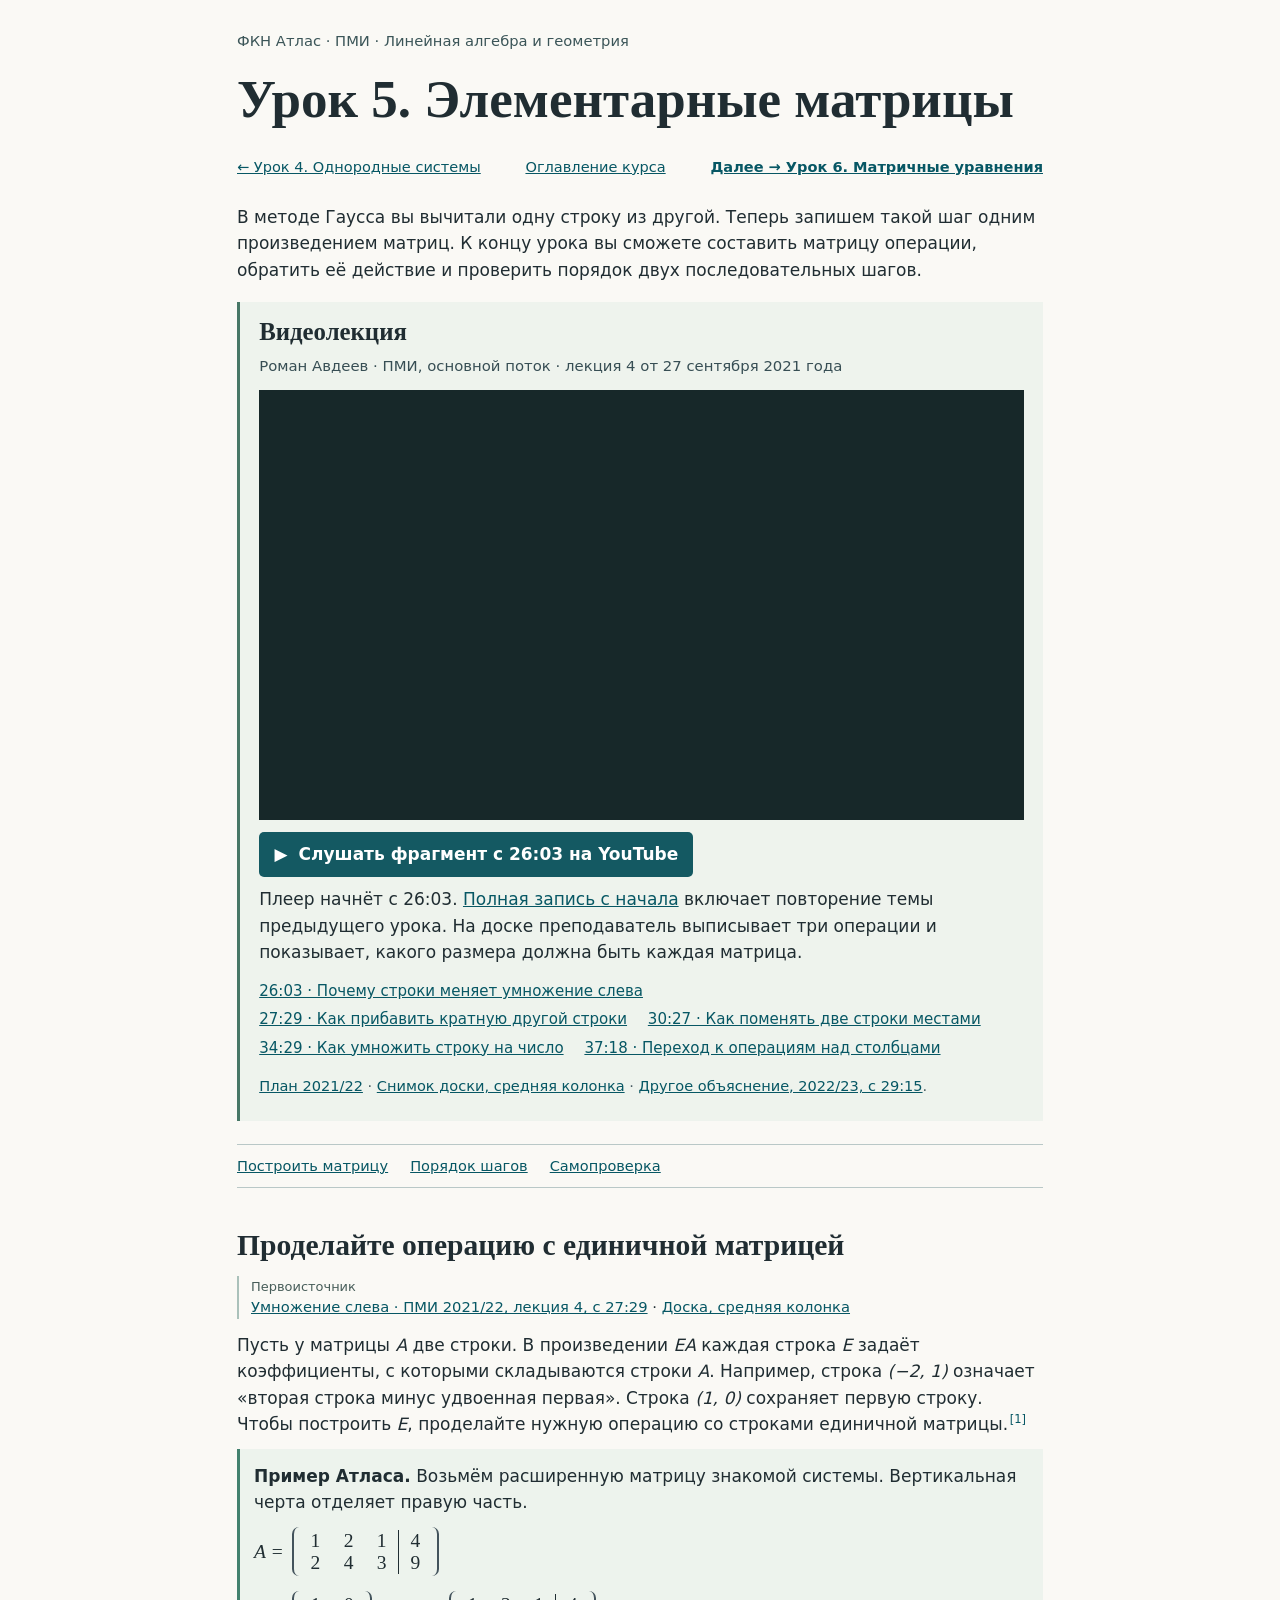
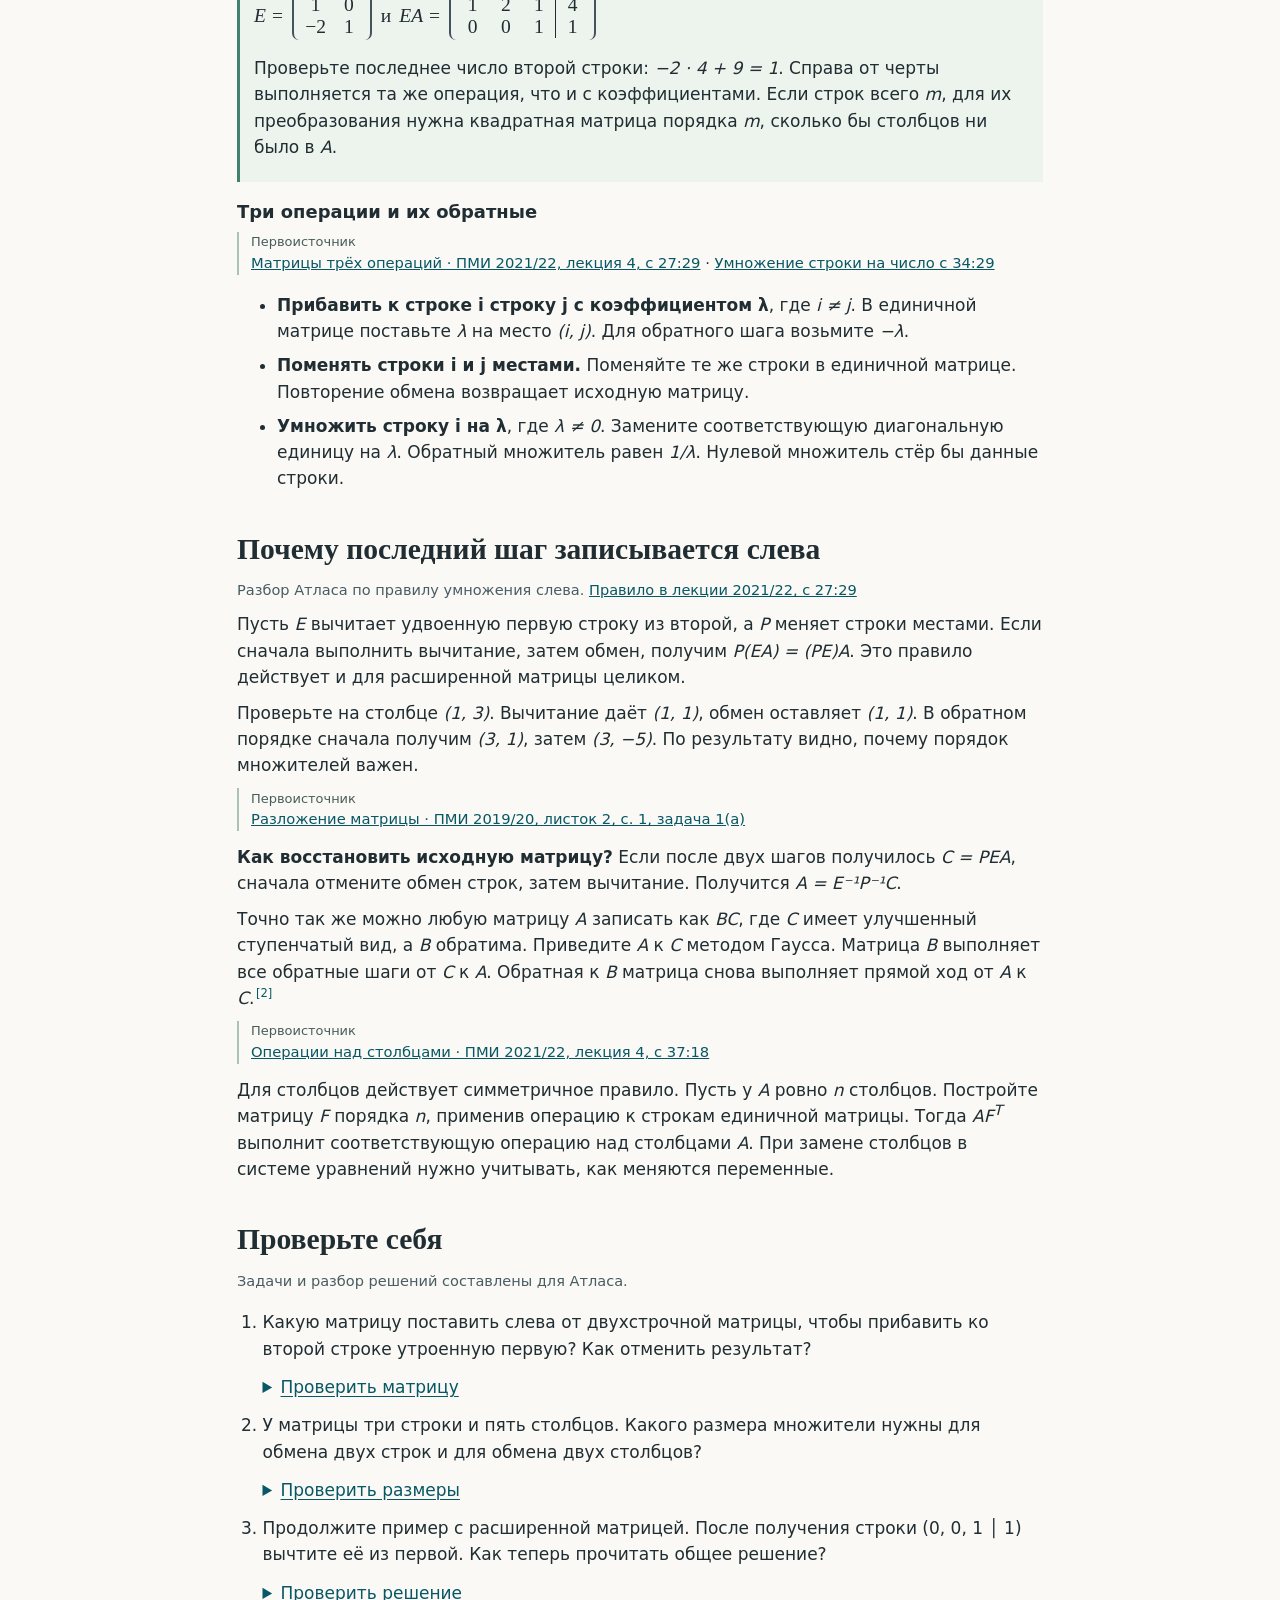
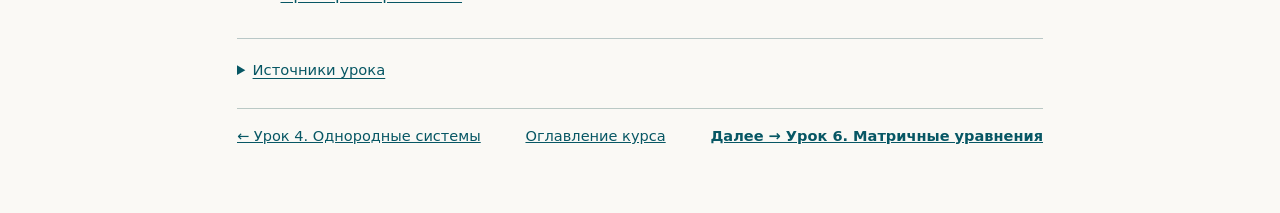
==== commit 614a86b0: "Вернуть лекцию 2 ПМИ в маршрут от матриц к методу Гаусса" ====
--- a/atlas/learning/elementary.html
+++ b/atlas/learning/elementary.html
@@ -1,9 +1,9 @@
 <!doctype html>
 <html lang="ru"><head><meta charset="utf-8"><meta name="viewport" content="width=device-width,initial-scale=1">
-<title>Урок 4. Элементарные матрицы · Линейная алгебра ПМИ</title><link rel="stylesheet" href="course.css"><script defer src="lecture-video.js"></script></head>
+<title>Урок 5. Элементарные матрицы · Линейная алгебра ПМИ</title><link rel="stylesheet" href="course.css"><script defer src="lecture-video.js"></script></head>
 <body><main><header><p class="course-name">ФКН Атлас · ПМИ · Линейная алгебра и геометрия</p>
-<h1>Урок 4. Элементарные матрицы</h1>
-<nav class="course-nav" aria-label="Навигация по курсу"><a rel="prev" href="homogeneous.html">← Урок 3. Однородные системы</a><a href="index.html">Оглавление курса</a><a class="next" rel="next" href="matrix-equations.html">Далее → Урок 5. Матричные уравнения</a></nav>
+<h1>Урок 5. Элементарные матрицы</h1>
+<nav class="course-nav" aria-label="Навигация по курсу"><a rel="prev" href="homogeneous.html">← Урок 4. Однородные системы</a><a href="index.html">Оглавление курса</a><a class="next" rel="next" href="matrix-equations.html">Далее → Урок 6. Матричные уравнения</a></nav>
 <p>В методе Гаусса вы вычитали одну строку из другой. Теперь запишем такой шаг одним произведением матриц. К концу урока вы сможете составить матрицу операции, обратить её действие и проверить порядок двух последовательных шагов.</p></header>
 <section id="video" class="lecture-video" aria-labelledby="video-heading"><h2 id="video-heading">Видеолекция</h2>
 <p class="recording-meta">Роман Авдеев · ПМИ, основной поток · лекция 4 от 27 сентября 2021 года</p>
@@ -35,7 +35,7 @@
 <p>Пусть <i>E</i> вычитает удвоенную первую строку из второй, а <i>P</i> меняет строки местами. Если сначала выполнить вычитание, затем обмен, получим <i>P(EA) = (PE)A</i>. Это правило действует и для расширенной матрицы целиком.</p>
 <p>Проверьте на столбце <i>(1, 3)</i>. Вычитание даёт <i>(1, 1)</i>, обмен оставляет <i>(1, 1)</i>. В обратном порядке сначала получим <i>(3, 1)</i>, затем <i>(3, −5)</i>. По результату видно, почему порядок множителей важен.</p>
 <div id="factorization"><aside class="primary-source"><span>Первоисточник</span> <a href="https://www.dropbox.com/s/j1u668werpnpyeo/LA_19-20_Stream2_Sheet2.pdf?dl=0">Разложение матрицы · ПМИ 2019/20, листок 2, с. 1, задача 1(а)</a>
-<!-- excerpt open 091337a2928d9be24cb8dfb01bff27bf46db8bdfff3ffeb83809785a0d8dc650 1 31 82 580 118 | Первая часть задачи о произведении обратимой матрицы и матрицы в улучшенном ступенчатом виде. --></aside>
+<!-- excerpt 091337a2928d9be24cb8dfb01bff27bf46db8bdfff3ffeb83809785a0d8dc650 1 31 82 580 118 | Первая часть задачи о произведении обратимой матрицы и матрицы в улучшенном ступенчатом виде. --></aside>
 <p><strong>Как восстановить исходную матрицу?</strong> Если после двух шагов получилось <i>C = PEA</i>, сначала отмените обмен строк, затем вычитание. Получится <i>A = E⁻¹P⁻¹C</i>.</p>
 <p>Точно так же можно любую матрицу <i>A</i> записать как <i>BC</i>, где <i>C</i> имеет улучшенный ступенчатый вид, а <i>B</i> обратима. Приведите <i>A</i> к <i>C</i> методом Гаусса. Матрица <i>B</i> выполняет все обратные шаги от <i>C</i> к <i>A</i>. Обратная к <i>B</i> матрица снова выполняет прямой ход от <i>A</i> к <i>C</i>.<sup class="source-ref"><a href="#source-2" aria-label="Источник 2">[2]</a></sup></p>
 </div>
@@ -47,11 +47,11 @@
 <li>У матрицы три строки и пять столбцов. Какого размера множители нужны для обмена двух строк и для обмена двух столбцов?
 <details><summary>Проверить размеры</summary><p>Слева нужна перестановочная матрица 3 × 3, справа — 5 × 5. Обе операции сохраняют размер результата 3 × 5.</p></details></li>
 <li>Продолжите пример с расширенной матрицей. После получения строки (0, 0, 1 │ 1) вычтите её из первой. Как теперь прочитать общее решение?
-<details><summary>Проверить решение</summary><p>Получается первая строка (1, 2, 0 │ 3). Вторая задаёт z = 1. При y = t получаем (3 − 2t, t, 1), как в уроке 2. У любой точки этого семейства разность с (3, 0, 1) решает соответствующую однородную систему из урока 3.</p></details></li></ol></section>
+<details><summary>Проверить решение</summary><p>Получается первая строка (1, 2, 0 │ 3). Вторая задаёт z = 1. При y = t получаем (3 − 2t, t, 1), как в уроке 3. У любой точки этого семейства разность с (3, 0, 1) решает соответствующую однородную систему из урока 4.</p></details></li></ol></section>
 <footer><details class="lesson-sources"><summary>Источники урока</summary>
 <ol>
 <li id="source-1" tabindex="-1">Три матрицы строковых операций — <a href="https://drive.google.com/file/d/185L-_i3tuv2A2Go50-xI7ge3yGYmPVME/view">2021/22, доска лекции 4, средняя колонка</a> и <a href="https://www.youtube.com/watch?v=fxvXX4PatBA&amp;t=1649s">запись с 27:29</a>.</li>
 <li id="source-2" tabindex="-1">Разложение произвольной матрицы — <a href="https://www.dropbox.com/s/j1u668werpnpyeo/LA_19-20_Stream2_Sheet2.pdf?dl=0">ПМИ 2019/20, листок 2, с. 1, задача 1(а)</a>. По <a href="https://wikics.site/Линейная_алгебра_и_геометрия_на_ПМИ_2019/2020_%28основной_поток%29">плану того года</a> умножение на элементарную матрицу изучали в лекции 3.</li>
 </ol>
 <p>Переход от двух обратных шагов к общему разложению, числовые примеры и задачи самопроверки подготовлены для Атласа. <a href="years.html">Материалы по годам</a>.</p></details>
-<nav class="course-nav bottom" aria-label="После урока 4"><a rel="prev" href="homogeneous.html">← Урок 3. Однородные системы</a><a href="index.html">Оглавление курса</a><a class="next" rel="next" href="matrix-equations.html">Далее → Урок 5. Матричные уравнения</a></nav></footer></main></body></html>
+<nav class="course-nav bottom" aria-label="После урока 5"><a rel="prev" href="homogeneous.html">← Урок 4. Однородные системы</a><a href="index.html">Оглавление курса</a><a class="next" rel="next" href="matrix-equations.html">Далее → Урок 6. Матричные уравнения</a></nav></footer></main></body></html>
--- a/atlas/learning/course.css
+++ b/atlas/learning/course.css
@@ -11,6 +11,8 @@
 h3{font-size:1.12rem;margin:1.15em 0 .25em}
 p{margin:.55em 0}
 .formula{display:flex;align-items:center;flex-wrap:wrap;gap:.42em;font:1.15em Georgia,serif;margin:12px 0 15px}
+.formula-term{display:flex;align-items:center;gap:.35em}
+.formula-term>span{white-space:nowrap}
 .matrix{display:inline-block;border-left:2px solid #43535c;border-right:2px solid #43535c;border-radius:7px;padding:.12em .25em;vertical-align:middle}
 .matrix table{border-collapse:collapse;font-variant-numeric:tabular-nums}
 .matrix td{text-align:center;min-width:1.7em;padding:0 .2em}
@@ -31,6 +33,7 @@
 sub,sup{line-height:0}
 section{scroll-margin:12px}
 @media(max-width:500px){main{padding:16px 14px}
+h2{font-size:clamp(1.55rem,7vw,1.85rem)}
 .formula{gap:.25em}
 }
 @media print{nav{display:none}
@@ -51,6 +54,8 @@
 .recording-meta{font-size:.93rem;color:#374e54}
 .watch-recording{display:inline-block;padding:.55em .9em;border-radius:5px;font-weight:650}
 .watch-recording{background:#145962;color:white;text-decoration:none}
+.inline-video button.watch-recording{font:inherit;font-weight:650;cursor:pointer;border:0;margin:.4em 0}
+.clip-start{font-weight:650}
 .watch-recording:hover{background:#10474e}
 .play-icon{margin-right:.3em}
 .video-moments{display:flex;flex-wrap:wrap;gap:.3rem 1.3rem;padding:0;list-style:none;font-size:.94rem}
@@ -75,8 +80,7 @@
 
 .primary-source{border-inline-start:2px solid #aac1ba;padding:.1rem 0 .1rem .75rem;margin:.55rem 0 .8rem;font-size:.92rem;line-height:1.45}
 .primary-source>span{display:block;font-size:.81rem;color:#475d59}
-.primary-source .source-image{border:0;padding:0;margin:.35rem 0 0}
-.source-image summary{width:fit-content;cursor:pointer}
+.source-image{margin:.4rem 0 0}
 .source-image img{display:block;height:auto;max-width:100%;margin:.4rem 0;background:white}
-.source-image a{display:block;width:fit-content;max-width:100%}
+.source-image a{display:block;width:fit-content;max-width:100%;cursor:zoom-in}
 .primary-source .source-page{display:inline-block;margin-inline-start:.7em}
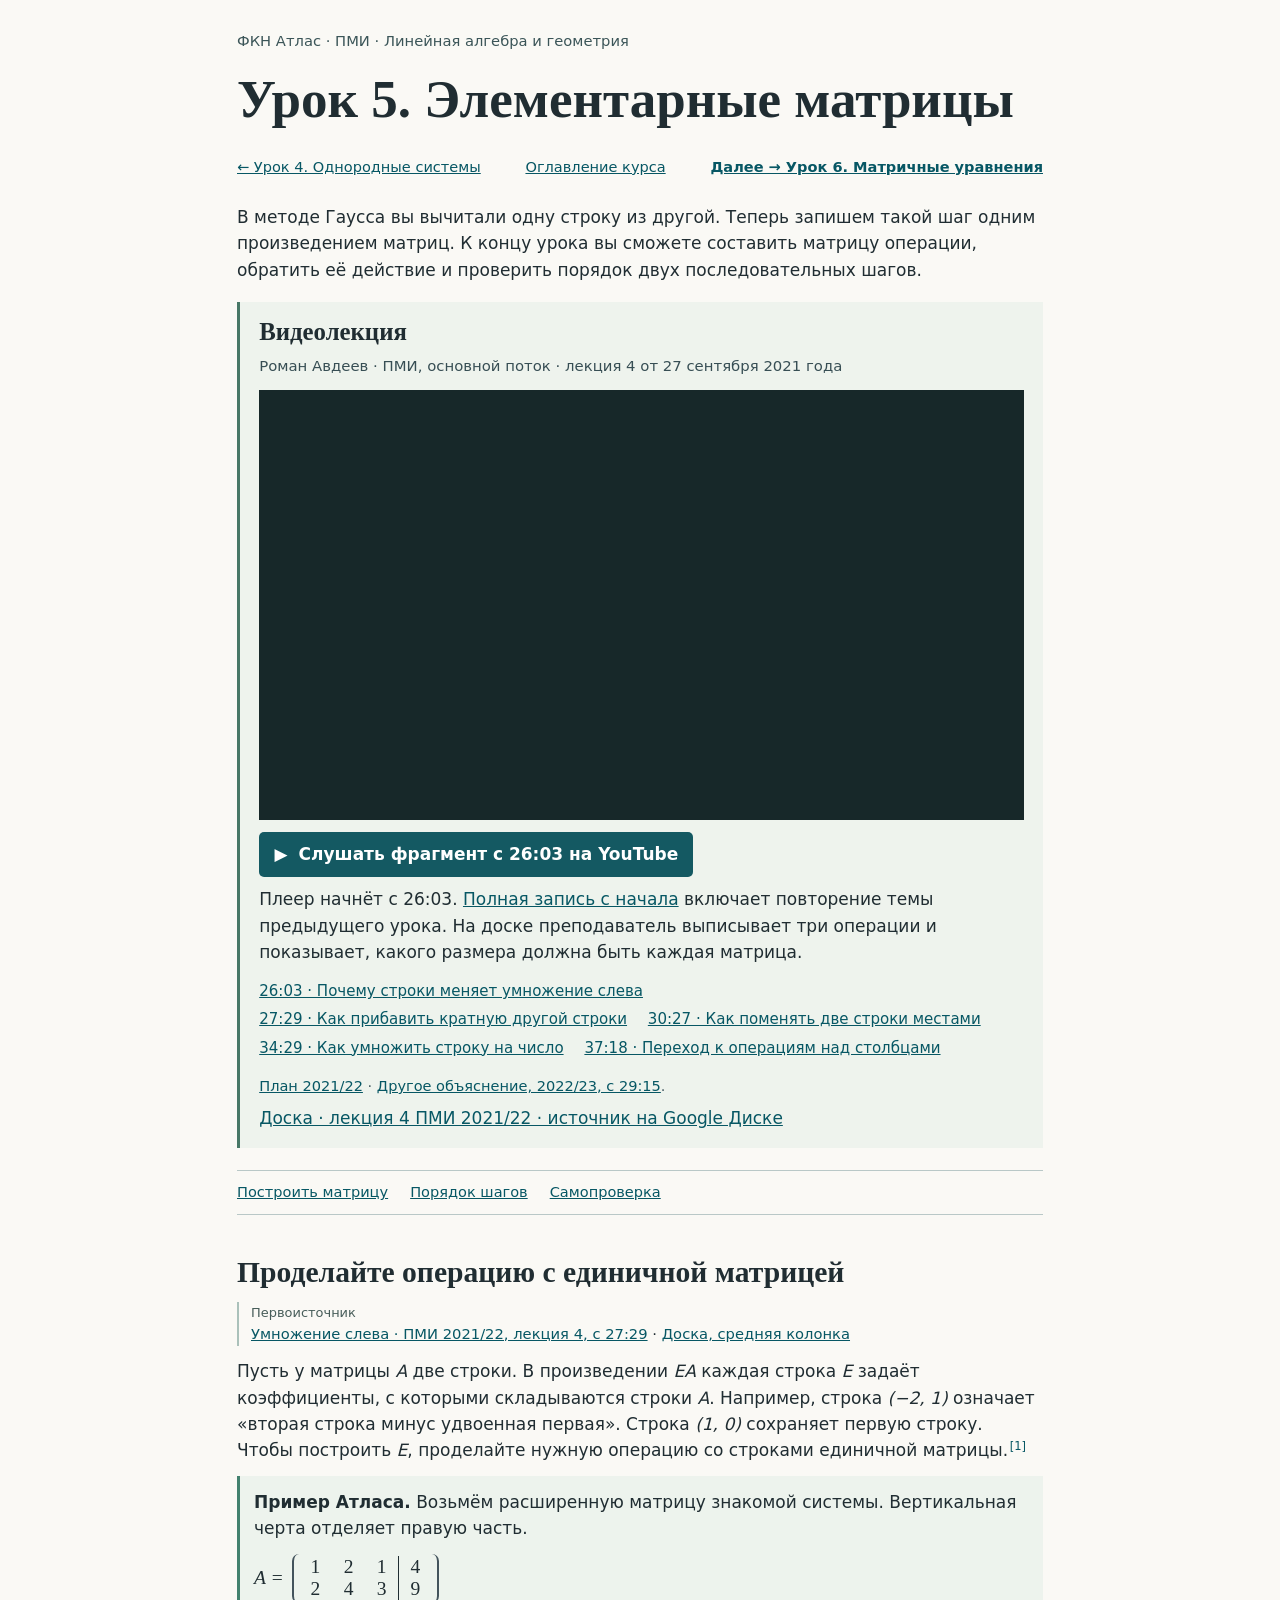
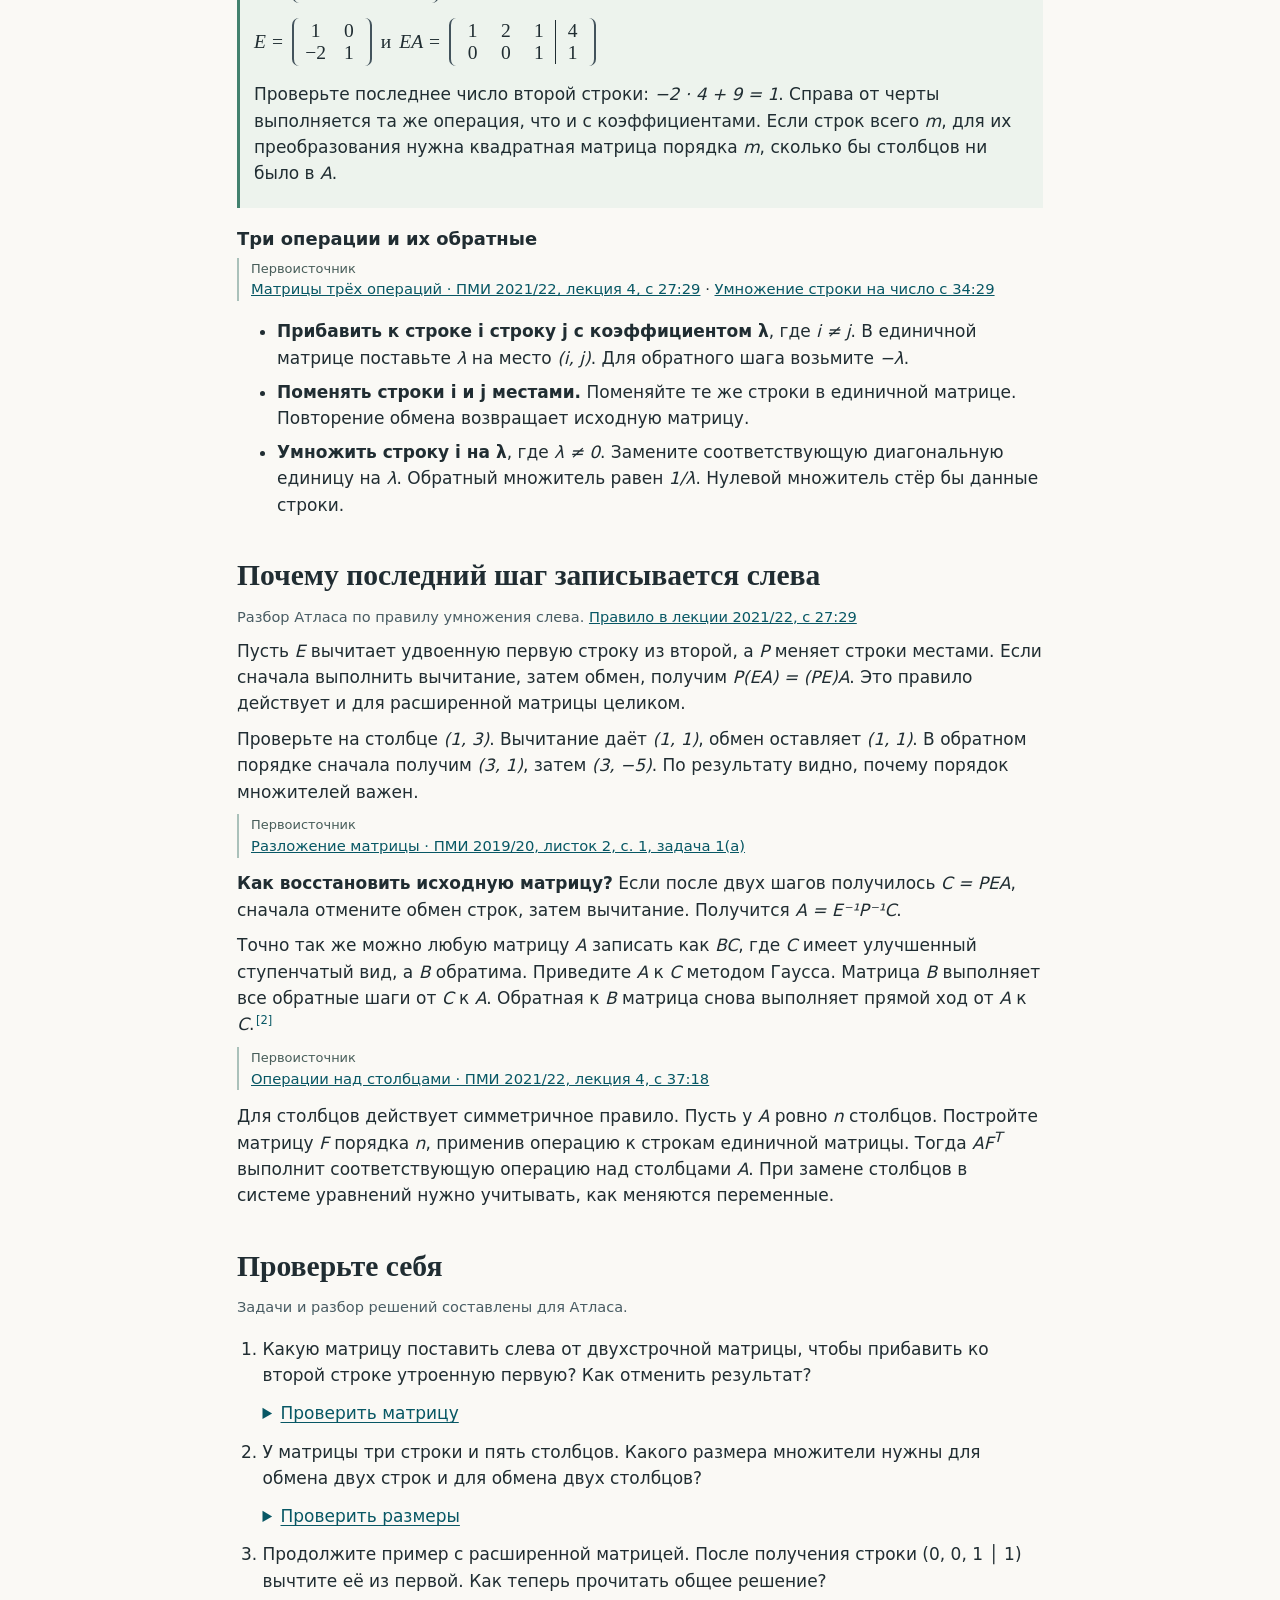
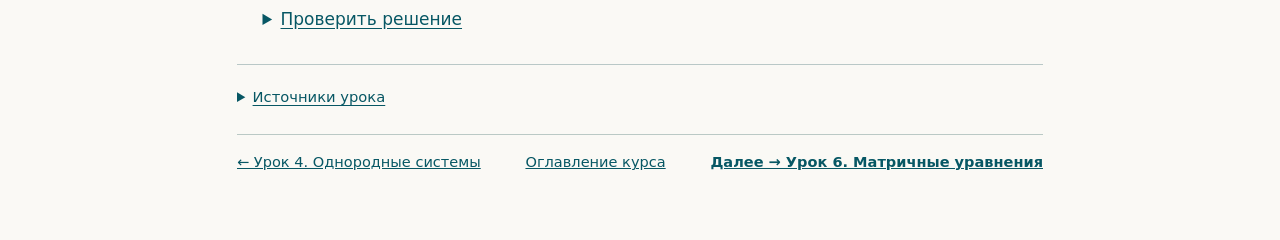
==== commit 3157f30a: "Показать полные слайды, доску и листки прямо в уроках ПМИ" ====
--- a/atlas/learning/elementary.html
+++ b/atlas/learning/elementary.html
@@ -1,6 +1,6 @@
 <!doctype html>
 <html lang="ru"><head><meta charset="utf-8"><meta name="viewport" content="width=device-width,initial-scale=1">
-<title>Урок 5. Элементарные матрицы · Линейная алгебра ПМИ</title><link rel="stylesheet" href="course.css"><script defer src="lecture-video.js"></script></head>
+<title>Урок 5. Элементарные матрицы · Линейная алгебра ПМИ</title><link rel="stylesheet" href="course.css"><script defer src="lecture-video.js"></script><script defer src="material-reader.js"></script></head>
 <body><main><header><p class="course-name">ФКН Атлас · ПМИ · Линейная алгебра и геометрия</p>
 <h1>Урок 5. Элементарные матрицы</h1>
 <nav class="course-nav" aria-label="Навигация по курсу"><a rel="prev" href="homogeneous.html">← Урок 4. Однородные системы</a><a href="index.html">Оглавление курса</a><a class="next" rel="next" href="matrix-equations.html">Далее → Урок 6. Матричные уравнения</a></nav>
@@ -16,10 +16,14 @@
 <li><a href="https://www.youtube.com/watch?v=fxvXX4PatBA&amp;t=1827s" target="_blank" rel="noopener">30:27 · Как поменять две строки местами</a></li>
 <li><a href="https://www.youtube.com/watch?v=fxvXX4PatBA&amp;t=2069s" target="_blank" rel="noopener">34:29 · Как умножить строку на число</a></li>
 <li><a href="https://www.youtube.com/watch?v=fxvXX4PatBA&amp;t=2238s" target="_blank" rel="noopener">37:18 · Переход к операциям над столбцами</a></li>
-</ul><p class="refs"><a href="https://wikics.site/Линейная_алгебра_и_геометрия_на_ПМИ_2021/2022_%28основной_поток%29">План 2021/22</a> · <a href="https://drive.google.com/file/d/185L-_i3tuv2A2Go50-xI7ge3yGYmPVME/view">Снимок доски, средняя колонка</a> · <a href="https://www.youtube.com/watch?v=Wg4HctY-2u4&amp;t=1755s">Другое объяснение, 2022/23, с 29:15</a>.</p></section>
+</ul><p class="refs"><a href="https://wikics.site/Линейная_алгебра_и_геометрия_на_ПМИ_2021/2022_%28основной_поток%29">План 2021/22</a> · <a href="https://www.youtube.com/watch?v=Wg4HctY-2u4&amp;t=1755s">Другое объяснение, 2022/23, с 29:15</a>.</p>
+<div id="materials"><!-- document board ccecf6bdab694b7c33cfed2afe225ca9fca2cdeef1e0759f9f687862857ce817 1 | Доска · лекция 4 ПМИ 2021/22 -->
+<a href="https://drive.google.com/file/d/185L-_i3tuv2A2Go50-xI7ge3yGYmPVME/view">Доска · лекция 4 ПМИ 2021/22 · источник на Google Диске</a></div>
+</section>
 <nav aria-label="Разделы занятия"><a href="#build">Построить матрицу</a><a href="#order">Порядок шагов</a><a href="#check">Самопроверка</a></nav>
 <section id="build"><h2>Проделайте операцию с единичной матрицей</h2>
-<aside class="primary-source"><span>Первоисточник</span> <a href="https://www.youtube.com/watch?v=fxvXX4PatBA&amp;t=1649s">Умножение слева · ПМИ 2021/22, лекция 4, с 27:29</a> · <a href="https://drive.google.com/file/d/185L-_i3tuv2A2Go50-xI7ge3yGYmPVME/view">Доска, средняя колонка</a></aside>
+<aside class="primary-source"><span>Первоисточник</span> <a href="https://www.youtube.com/watch?v=fxvXX4PatBA&amp;t=1649s">Умножение слева · ПМИ 2021/22, лекция 4, с 27:29</a> · <a href="https://drive.google.com/file/d/185L-_i3tuv2A2Go50-xI7ge3yGYmPVME/view">Доска, средняя колонка</a>
+<!-- excerpt board ccecf6bdab694b7c33cfed2afe225ca9fca2cdeef1e0759f9f687862857ce817 1 405 291 804 590 | Запись преподавателя о трёх элементарных преобразованиях строк и матрицах, которые выполняют эти преобразования умножением слева. --></aside>
 <p>Пусть у матрицы <i>A</i> две строки. В произведении <i>EA</i> каждая строка <i>E</i> задаёт коэффициенты, с которыми складываются строки <i>A</i>. Например, строка <i>(−2, 1)</i> означает «вторая строка минус удвоенная первая». Строка <i>(1, 0)</i> сохраняет первую строку. Чтобы построить <i>E</i>, проделайте нужную операцию со строками единичной матрицы.<sup class="source-ref"><a href="#source-1" aria-label="Источник 1">[1]</a></sup></p>
 <div class="example"><p><strong>Пример Атласа.</strong> Возьмём расширенную матрицу знакомой системы. Вертикальная черта отделяет правую часть.</p>
 <div class="formula"><i>A =</i><span class="matrix"><table aria-label="Исходная расширенная матрица"><tbody><tr><td>1</td><td>2</td><td>1</td><td class="rhs">4</td></tr><tr><td>2</td><td>4</td><td>3</td><td class="rhs">9</td></tr></tbody></table></span></div>
@@ -38,12 +42,14 @@
 <!-- excerpt 091337a2928d9be24cb8dfb01bff27bf46db8bdfff3ffeb83809785a0d8dc650 1 31 82 580 118 | Первая часть задачи о произведении обратимой матрицы и матрицы в улучшенном ступенчатом виде. --></aside>
 <p><strong>Как восстановить исходную матрицу?</strong> Если после двух шагов получилось <i>C = PEA</i>, сначала отмените обмен строк, затем вычитание. Получится <i>A = E⁻¹P⁻¹C</i>.</p>
 <p>Точно так же можно любую матрицу <i>A</i> записать как <i>BC</i>, где <i>C</i> имеет улучшенный ступенчатый вид, а <i>B</i> обратима. Приведите <i>A</i> к <i>C</i> методом Гаусса. Матрица <i>B</i> выполняет все обратные шаги от <i>C</i> к <i>A</i>. Обратная к <i>B</i> матрица снова выполняет прямой ход от <i>A</i> к <i>C</i>.<sup class="source-ref"><a href="#source-2" aria-label="Источник 2">[2]</a></sup></p>
-</div>
+
+<div id="worksheet"><!-- document 091337a2928d9be24cb8dfb01bff27bf46db8bdfff3ffeb83809785a0d8dc650 1 | Листок 2 · ПМИ 2019/20 --></div></div>
 <aside class="primary-source"><span>Первоисточник</span> <a href="https://www.youtube.com/watch?v=fxvXX4PatBA&amp;t=2238s">Операции над столбцами · ПМИ 2021/22, лекция 4, с 37:18</a></aside>
 <p>Для столбцов действует симметричное правило. Пусть у <i>A</i> ровно <i>n</i> столбцов. Постройте матрицу <i>F</i> порядка <i>n</i>, применив операцию к строкам единичной матрицы. Тогда <i>AF<sup>T</sup></i> выполнит соответствующую операцию над столбцами <i>A</i>. При замене столбцов в системе уравнений нужно учитывать, как меняются переменные.</p></section>
 <section id="check"><h2>Проверьте себя</h2><p class="refs">Задачи и разбор решений составлены для Атласа.</p><ol>
 <li>Какую матрицу поставить слева от двухстрочной матрицы, чтобы прибавить ко второй строке утроенную первую? Как отменить результат?
-<details><summary>Проверить матрицу</summary><p>Первая строка множителя равна (1, 0), вторая — (3, 1). В обратной матрице вторая строка равна (−3, 1). Их произведение в любом порядке даёт единичную матрицу.</p></details></li>
+<details><summary>Проверить матрицу</summary><p>Первая строка множителя равна (1, 0), вторая — (3, 1). В обратной матрице вторая строка равна (−3, 1). Их произведение в любом порядке даёт единичную матрицу.</p></details>
+</li>
 <li>У матрицы три строки и пять столбцов. Какого размера множители нужны для обмена двух строк и для обмена двух столбцов?
 <details><summary>Проверить размеры</summary><p>Слева нужна перестановочная матрица 3 × 3, справа — 5 × 5. Обе операции сохраняют размер результата 3 × 5.</p></details></li>
 <li>Продолжите пример с расширенной матрицей. После получения строки (0, 0, 1 │ 1) вычтите её из первой. Как теперь прочитать общее решение?
--- a/atlas/learning/course.css
+++ b/atlas/learning/course.css
@@ -84,3 +84,18 @@
 .source-image img{display:block;height:auto;max-width:100%;margin:.4rem 0;background:white}
 .source-image a{display:block;width:fit-content;max-width:100%;cursor:zoom-in}
 .primary-source .source-page{display:inline-block;margin-inline-start:.7em}
+
+.material-reader{margin:1rem 0;background:#fff;border:1px solid #aabdb8;border-radius:5px;padding:.65rem;min-width:0}
+.material-reader>figcaption{font-weight:650;margin:0 0 .4rem}
+.material-controls{display:flex;gap:.35rem .65rem;align-items:center;flex-wrap:wrap;margin:0 0 .55rem;font-size:.92rem}
+.material-controls button,.material-controls select{font:inherit;color:#184c51;border:1px solid #90aaa3;border-radius:4px;background:#f6f9f6;padding:.24em .5em}
+.material-controls button{cursor:pointer}
+.material-controls button:disabled{color:#63716e;background:#f1f3ef;cursor:default}
+.material-pages{overflow:auto;max-height:75vh;background:#f4f5f2}
+.material-pages:focus-visible{outline:3px solid #b56813;outline-offset:2px}
+.material-pages img{display:block;width:100%;height:auto}
+.material-pages img[hidden]{display:none}
+.material-pages.enlarged img{width:auto;min-width:150%;max-width:none}
+.material-reader object{width:100%;height:65vh;border:0}
+.material-file{display:inline-block;margin:.4em 0 0;font-size:.9rem}
+@media print{.material-controls,.material-file{display:none}.material-pages{max-height:none;overflow:visible}}
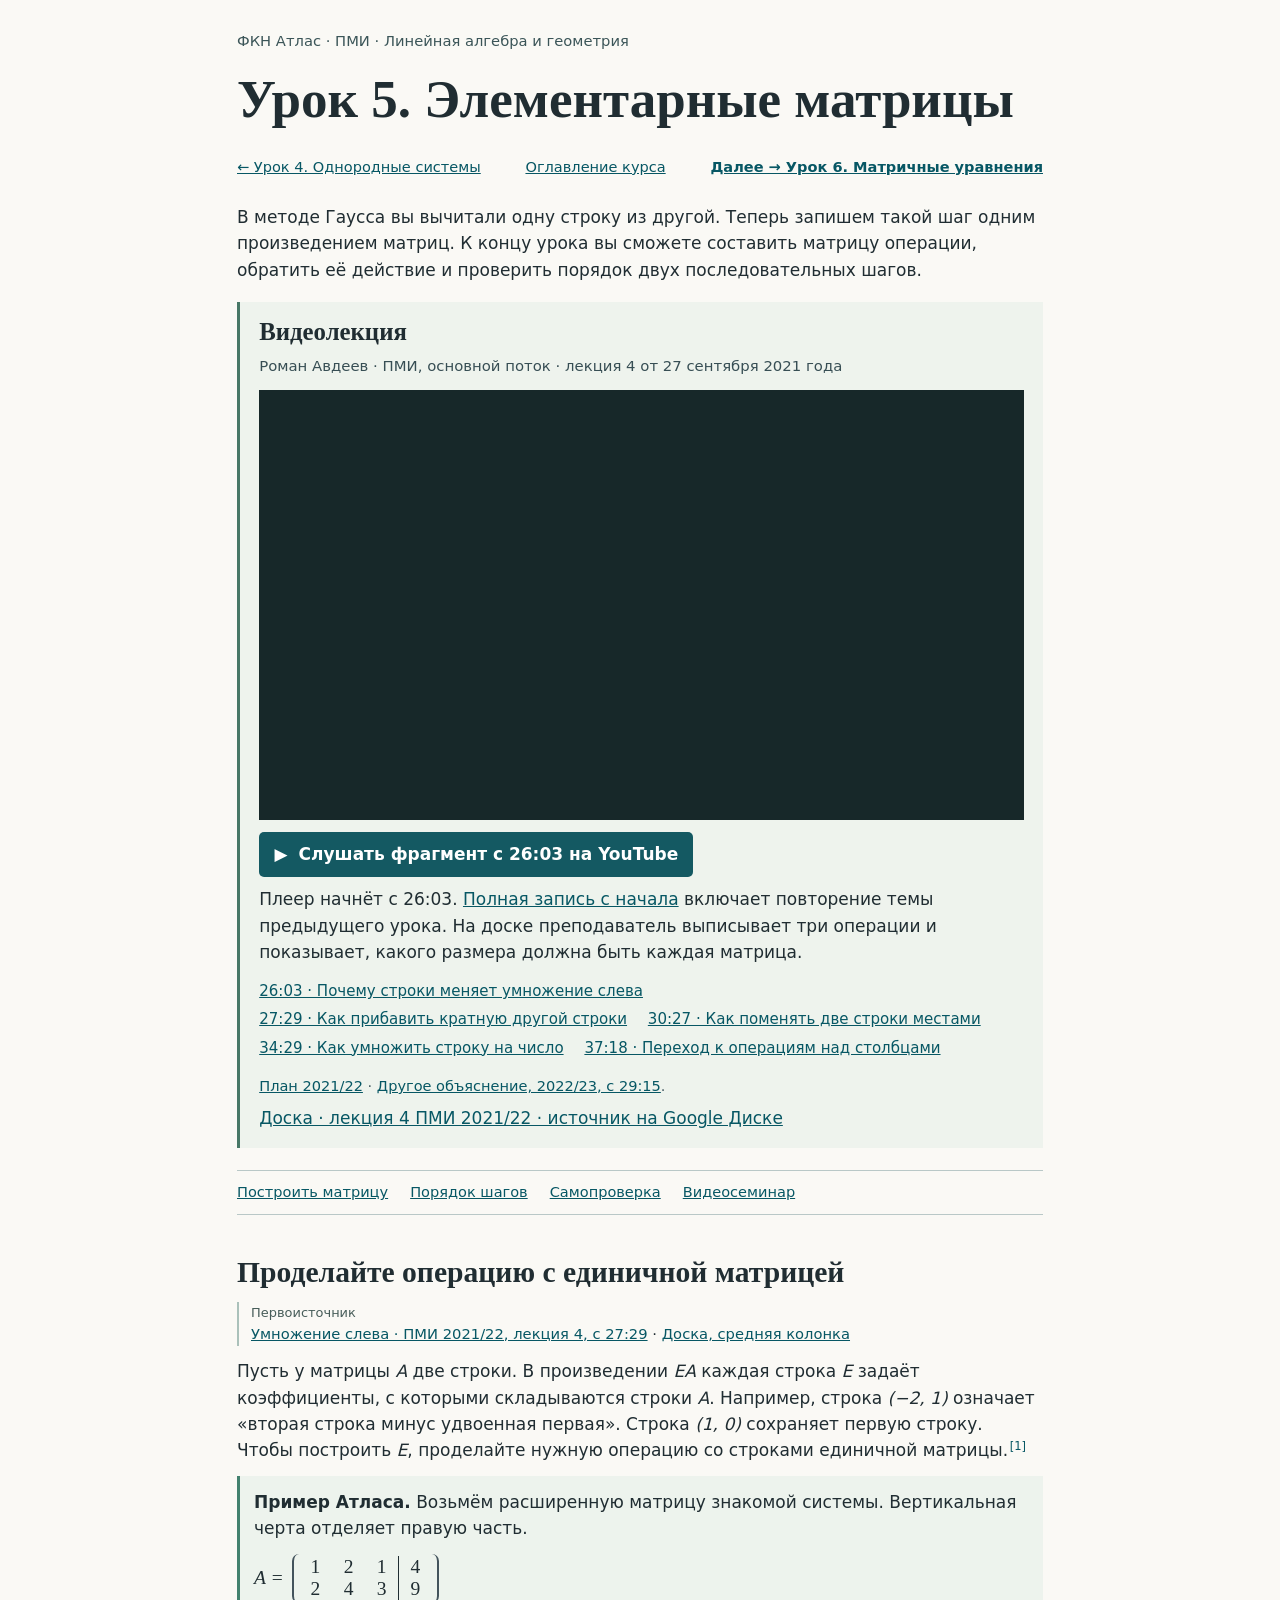
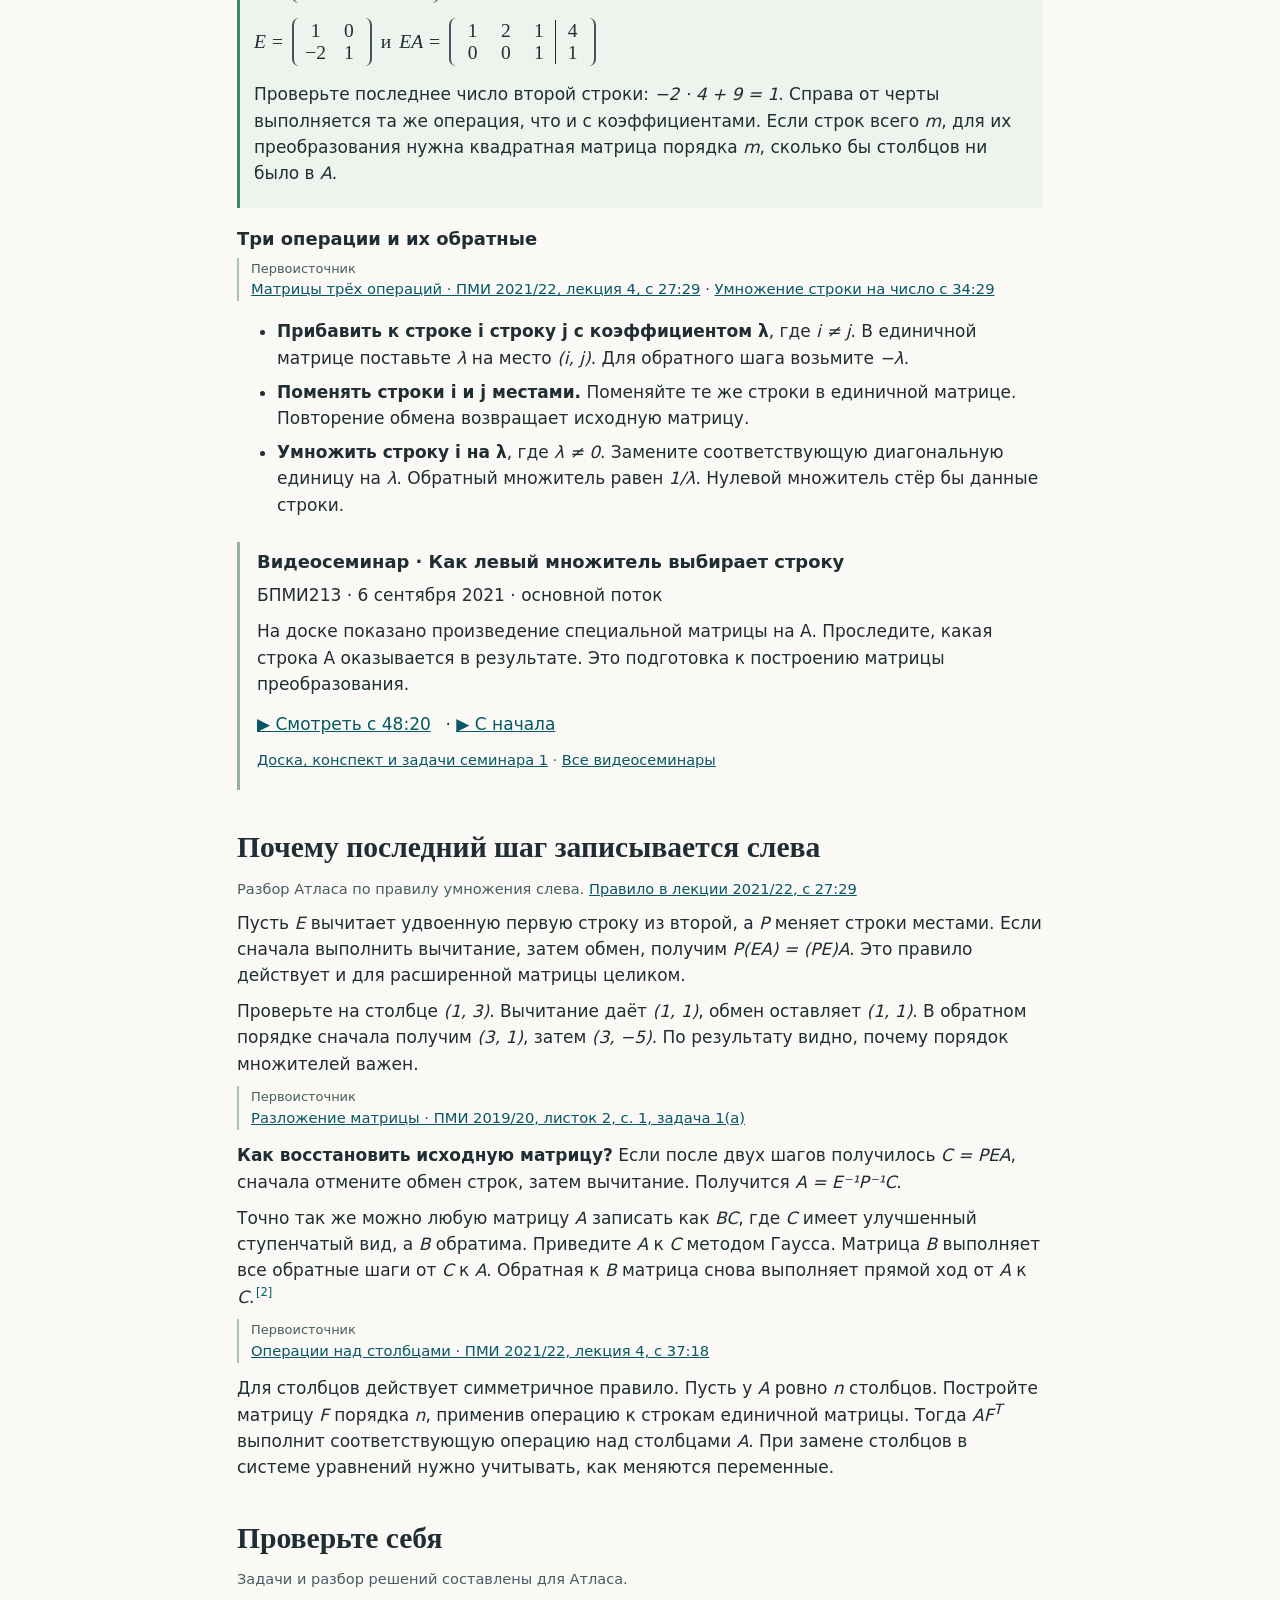
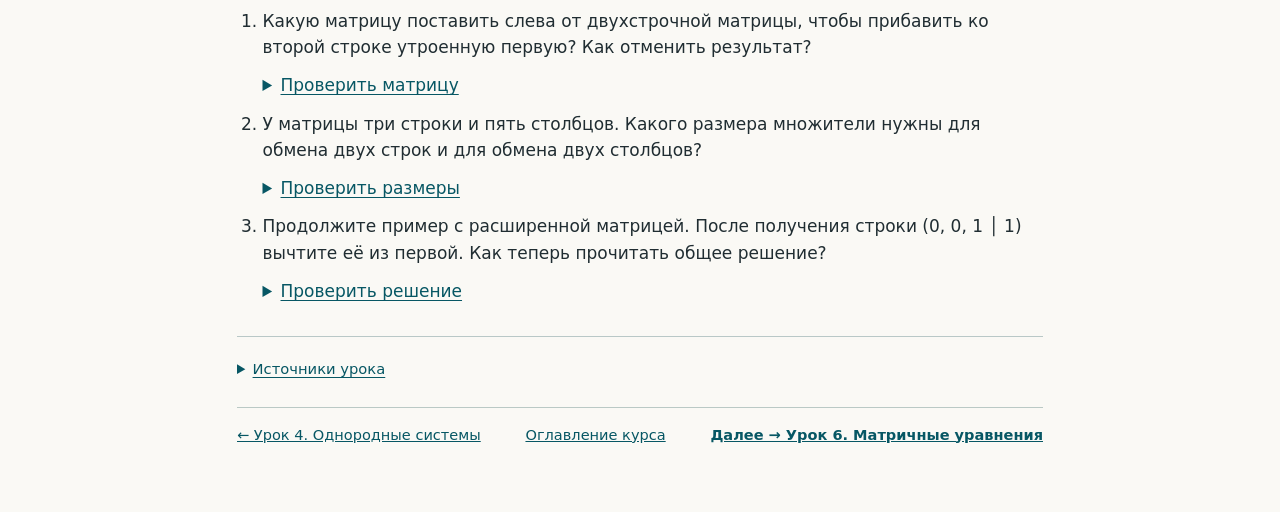
==== commit 4f35563e: "Опубликовать архив видеосеминаров линейной алгебры ПМИ" ====
--- a/atlas/learning/elementary.html
+++ b/atlas/learning/elementary.html
@@ -1,6 +1,6 @@
 <!doctype html>
 <html lang="ru"><head><meta charset="utf-8"><meta name="viewport" content="width=device-width,initial-scale=1">
-<title>Урок 5. Элементарные матрицы · Линейная алгебра ПМИ</title><link rel="stylesheet" href="course.css"><script defer src="lecture-video.js"></script><script defer src="material-reader.js"></script></head>
+<title>Урок 5. Элементарные матрицы · Линейная алгебра ПМИ</title><link rel="stylesheet" href="course.css"><script defer src="lecture-video.js"></script><script defer src="seminar-player.js"></script><script defer src="material-reader.js"></script></head>
 <body><main><header><p class="course-name">ФКН Атлас · ПМИ · Линейная алгебра и геометрия</p>
 <h1>Урок 5. Элементарные матрицы</h1>
 <nav class="course-nav" aria-label="Навигация по курсу"><a rel="prev" href="homogeneous.html">← Урок 4. Однородные системы</a><a href="index.html">Оглавление курса</a><a class="next" rel="next" href="matrix-equations.html">Далее → Урок 6. Матричные уравнения</a></nav>
@@ -20,7 +20,7 @@
 <div id="materials"><!-- document board ccecf6bdab694b7c33cfed2afe225ca9fca2cdeef1e0759f9f687862857ce817 1 | Доска · лекция 4 ПМИ 2021/22 -->
 <a href="https://drive.google.com/file/d/185L-_i3tuv2A2Go50-xI7ge3yGYmPVME/view">Доска · лекция 4 ПМИ 2021/22 · источник на Google Диске</a></div>
 </section>
-<nav aria-label="Разделы занятия"><a href="#build">Построить матрицу</a><a href="#order">Порядок шагов</a><a href="#check">Самопроверка</a></nav>
+<nav aria-label="Разделы занятия"><a href="#build">Построить матрицу</a><a href="#order">Порядок шагов</a><a href="#check">Самопроверка</a><a href="#seminar">Видеосеминар</a></nav>
 <section id="build"><h2>Проделайте операцию с единичной матрицей</h2>
 <aside class="primary-source"><span>Первоисточник</span> <a href="https://www.youtube.com/watch?v=fxvXX4PatBA&amp;t=1649s">Умножение слева · ПМИ 2021/22, лекция 4, с 27:29</a> · <a href="https://drive.google.com/file/d/185L-_i3tuv2A2Go50-xI7ge3yGYmPVME/view">Доска, средняя колонка</a>
 <!-- excerpt board ccecf6bdab694b7c33cfed2afe225ca9fca2cdeef1e0759f9f687862857ce817 1 405 291 804 590 | Запись преподавателя о трёх элементарных преобразованиях строк и матрицах, которые выполняют эти преобразования умножением слева. --></aside>
@@ -33,7 +33,8 @@
 <aside class="primary-source"><span>Первоисточник</span> <a href="https://www.youtube.com/watch?v=fxvXX4PatBA&amp;t=1649s">Матрицы трёх операций · ПМИ 2021/22, лекция 4, с 27:29</a> · <a href="https://www.youtube.com/watch?v=fxvXX4PatBA&amp;t=2069s">Умножение строки на число с 34:29</a></aside>
 <ul><li><strong>Прибавить к строке i строку j с коэффициентом λ</strong>, где <i>i ≠ j</i>. В единичной матрице поставьте <i>λ</i> на место <i>(i, j)</i>. Для обратного шага возьмите <i>−λ</i>.</li>
 <li><strong>Поменять строки i и j местами.</strong> Поменяйте те же строки в единичной матрице. Повторение обмена возвращает исходную матрицу.</li>
-<li><strong>Умножить строку i на λ</strong>, где <i>λ ≠ 0</i>. Замените соответствующую диагональную единицу на <i>λ</i>. Обратный множитель равен <i>1/λ</i>. Нулевой множитель стёр бы данные строки.</li></ul></section>
+<li><strong>Умножить строку i на λ</strong>, где <i>λ ≠ 0</i>. Замените соответствующую диагональную единицу на <i>λ</i>. Обратный множитель равен <i>1/λ</i>. Нулевой множитель стёр бы данные строки.</li></ul><aside id="seminar" class="seminar-practice"><h3>Видеосеминар · Как левый множитель выбирает строку</h3><p>БПМИ213 · 6 сентября 2021 · основной поток</p><p>На доске показано произведение специальной матрицы на A. Проследите, какая строка A оказывается в результате. Это подготовка к построению матрицы преобразования.</p><div class="seminar-item"><a class="seminar-watch" href="https://www.youtube.com/watch?v=5U16wnINxgU&amp;t=2900s"><!-- seminar-still 78f3b82ada812d85b27abda303cfce6cda7c7e04fde14abc5fa4c3e00e2b4e3d -->▶ Смотреть с 48:20</a> · <a class="seminar-watch" href="https://www.youtube.com/watch?v=5U16wnINxgU">▶ С начала</a></div><p class="refs"><a href="seminar-213-1.html">Доска, конспект и задачи семинара 1</a> · <a href="seminars.html">Все видеосеминары</a></p></aside>
+</section>
 <section id="order"><h2>Почему последний шаг записывается слева</h2>
 <p class="refs">Разбор Атласа по правилу умножения слева. <a href="https://www.youtube.com/watch?v=fxvXX4PatBA&amp;t=1649s">Правило в лекции 2021/22, с 27:29</a></p>
 <p>Пусть <i>E</i> вычитает удвоенную первую строку из второй, а <i>P</i> меняет строки местами. Если сначала выполнить вычитание, затем обмен, получим <i>P(EA) = (PE)A</i>. Это правило действует и для расширенной матрицы целиком.</p>
--- a/atlas/learning/course.css
+++ b/atlas/learning/course.css
@@ -99,3 +99,17 @@
 .material-reader object{width:100%;height:65vh;border:0}
 .material-file{display:inline-block;margin:.4em 0 0;font-size:.9rem}
 @media print{.material-controls,.material-file{display:none}.material-pages{max-height:none;overflow:visible}}
+
+.seminar-list,.seminar-papers{padding:0;list-style:none}
+.seminar-list{display:flex;flex-wrap:wrap;gap:.4em 1.15em}
+.seminar-item:has(.seminar-screen){width:100%}
+.seminar-watch{display:inline-block;margin:.25em .55em .25em 0}
+.seminar-screen{width:100%;margin:.6em 0}
+.seminar-screen iframe{display:block;width:100%;aspect-ratio:16/9;border:0;background:#202d32}
+.seminar-screen>a{font-size:.9em}
+.seminar-practice{margin:1.4em 0;padding:.3em 0 .6em 1em;border-inline-start:3px solid #98ada6}
+.seminar-practice h3{margin:.3em 0}
+.seminar-papers li{margin:.25em 0}
+
+.seminar-still{display:block;width:min(100%,38rem);height:auto;margin-bottom:.4rem}
+.seminar-item:has(.seminar-screen) .seminar-still{display:none}
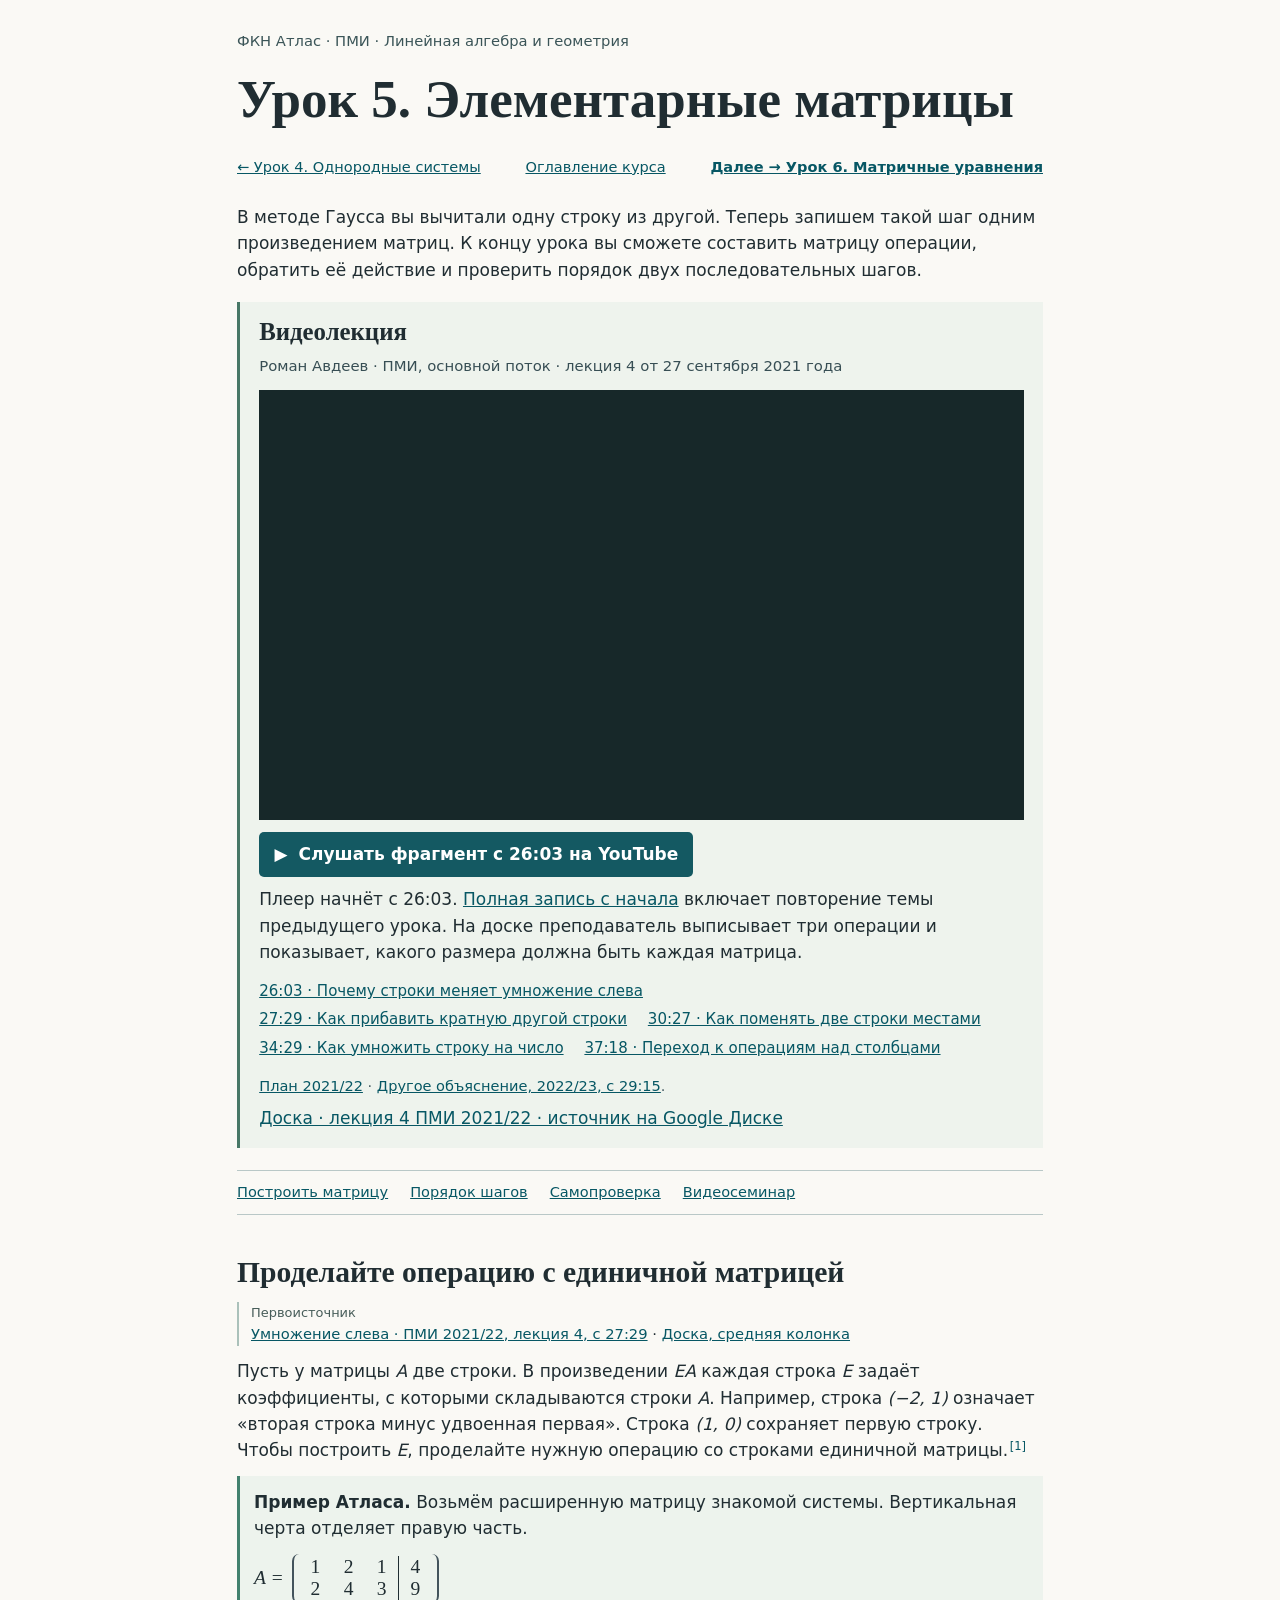
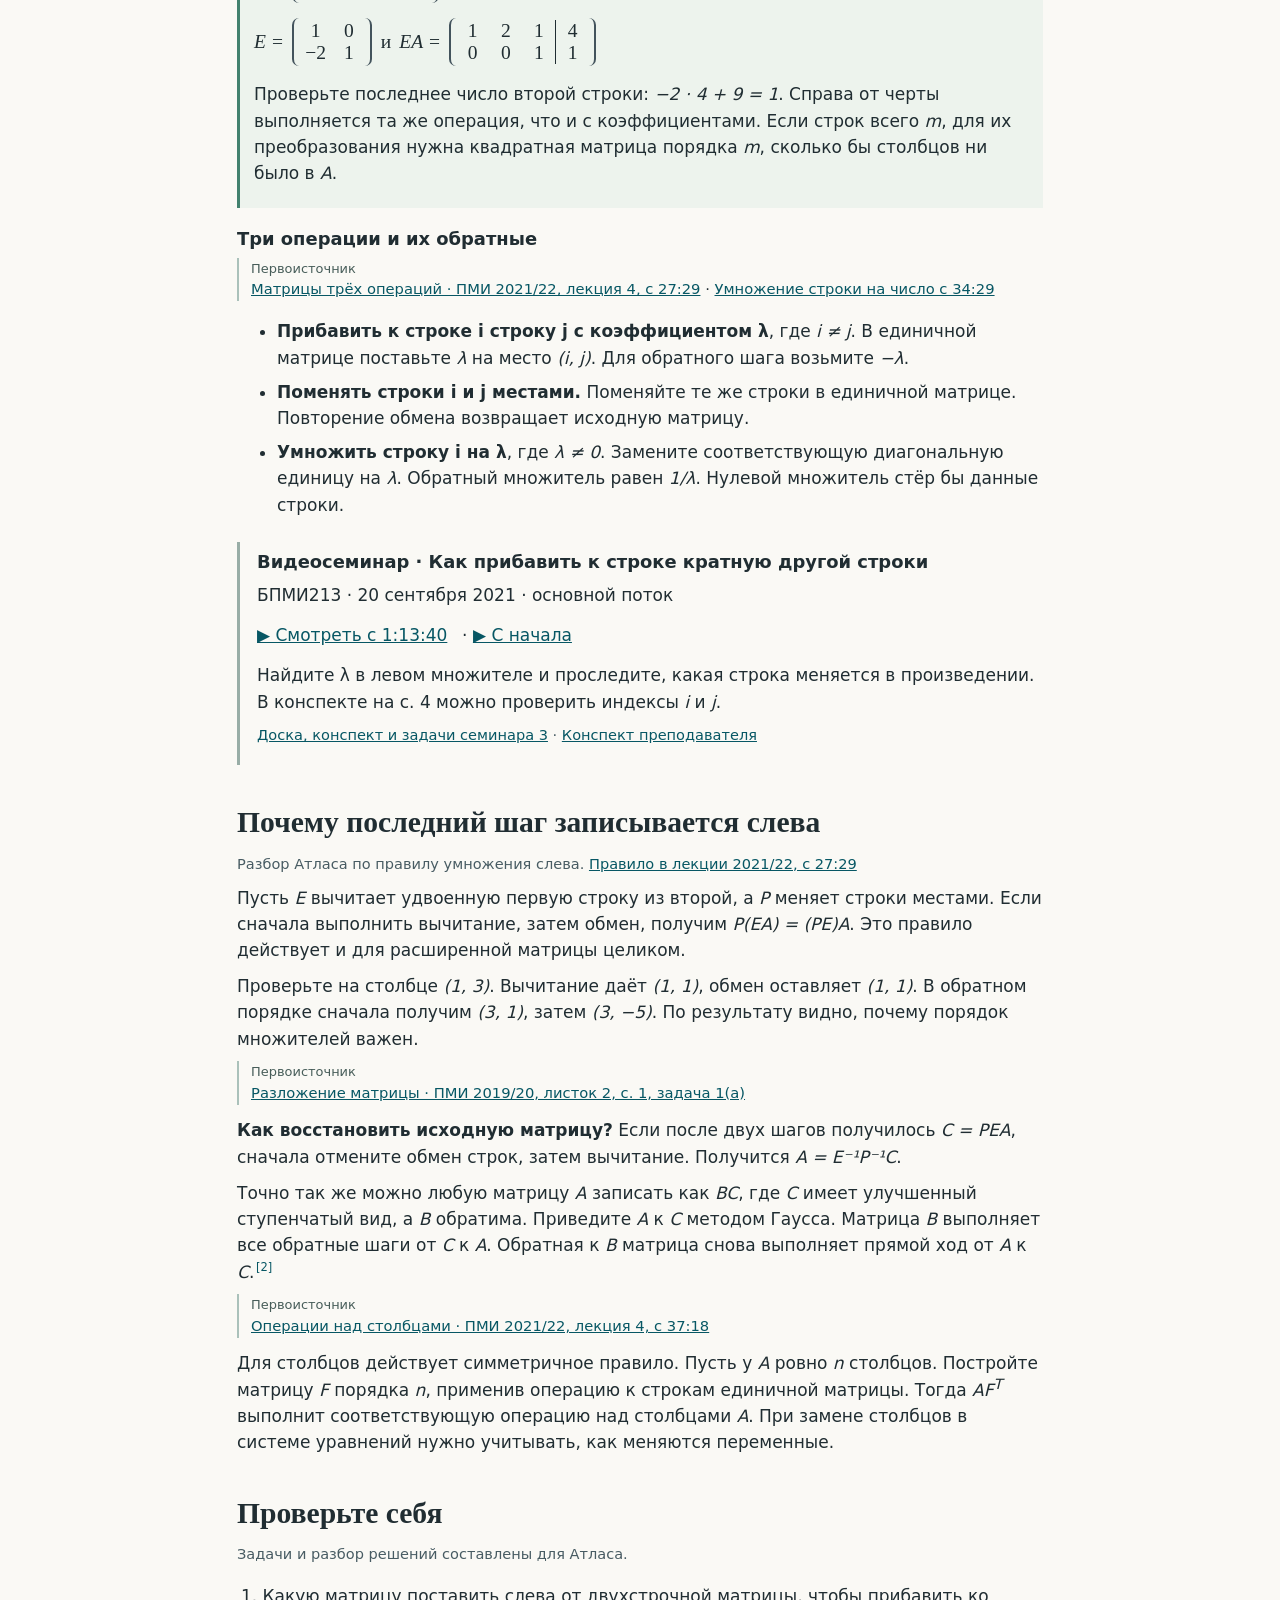
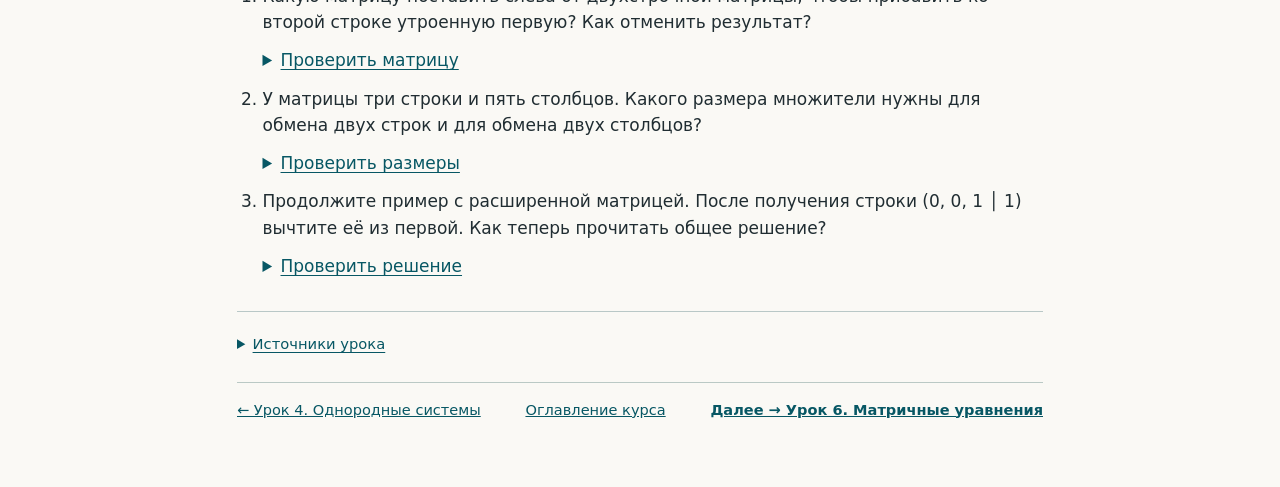
==== commit 12a94767: "Встроить в уроки разбор трёх систем и матричных уравнений на семинарах ПМИ" ====
--- a/atlas/learning/elementary.html
+++ b/atlas/learning/elementary.html
@@ -33,7 +33,11 @@
 <aside class="primary-source"><span>Первоисточник</span> <a href="https://www.youtube.com/watch?v=fxvXX4PatBA&amp;t=1649s">Матрицы трёх операций · ПМИ 2021/22, лекция 4, с 27:29</a> · <a href="https://www.youtube.com/watch?v=fxvXX4PatBA&amp;t=2069s">Умножение строки на число с 34:29</a></aside>
 <ul><li><strong>Прибавить к строке i строку j с коэффициентом λ</strong>, где <i>i ≠ j</i>. В единичной матрице поставьте <i>λ</i> на место <i>(i, j)</i>. Для обратного шага возьмите <i>−λ</i>.</li>
 <li><strong>Поменять строки i и j местами.</strong> Поменяйте те же строки в единичной матрице. Повторение обмена возвращает исходную матрицу.</li>
-<li><strong>Умножить строку i на λ</strong>, где <i>λ ≠ 0</i>. Замените соответствующую диагональную единицу на <i>λ</i>. Обратный множитель равен <i>1/λ</i>. Нулевой множитель стёр бы данные строки.</li></ul><aside id="seminar" class="seminar-practice"><h3>Видеосеминар · Как левый множитель выбирает строку</h3><p>БПМИ213 · 6 сентября 2021 · основной поток</p><p>На доске показано произведение специальной матрицы на A. Проследите, какая строка A оказывается в результате. Это подготовка к построению матрицы преобразования.</p><div class="seminar-item"><a class="seminar-watch" href="https://www.youtube.com/watch?v=5U16wnINxgU&amp;t=2900s"><!-- seminar-still 78f3b82ada812d85b27abda303cfce6cda7c7e04fde14abc5fa4c3e00e2b4e3d -->▶ Смотреть с 48:20</a> · <a class="seminar-watch" href="https://www.youtube.com/watch?v=5U16wnINxgU">▶ С начала</a></div><p class="refs"><a href="seminar-213-1.html">Доска, конспект и задачи семинара 1</a> · <a href="seminars.html">Все видеосеминары</a></p></aside>
+<li><strong>Умножить строку i на λ</strong>, где <i>λ ≠ 0</i>. Замените соответствующую диагональную единицу на <i>λ</i>. Обратный множитель равен <i>1/λ</i>. Нулевой множитель стёр бы данные строки.</li></ul><aside id="seminar" class="seminar-practice"><h3>Видеосеминар · Как прибавить к строке кратную другой строки</h3>
+<p>БПМИ213 · 20 сентября 2021 · основной поток</p>
+<div class="seminar-item"><a class="seminar-watch" href="https://www.youtube.com/watch?v=AStD0u_Rhpc&amp;t=4420s"><!-- seminar-still 10f6c3a2cdeeae588f20e76e220d468d86fcc59b67562e675da275b8cffeab2d -->▶ Смотреть с 1:13:40</a> · <a class="seminar-watch" href="https://www.youtube.com/watch?v=AStD0u_Rhpc">▶ С начала</a></div>
+<p>Найдите λ в левом множителе и проследите, какая строка меняется в произведении. В конспекте на с. 4 можно проверить индексы <i>i</i> и <i>j</i>.</p>
+<p class="refs"><a href="seminar-213-3.html">Доска, конспект и задачи семинара 3</a> · <a href="https://disk.yandex.ru/d/idvfp8FiufvVLA/Seminar03.pdf">Конспект преподавателя</a></p></aside>
 </section>
 <section id="order"><h2>Почему последний шаг записывается слева</h2>
 <p class="refs">Разбор Атласа по правилу умножения слева. <a href="https://www.youtube.com/watch?v=fxvXX4PatBA&amp;t=1649s">Правило в лекции 2021/22, с 27:29</a></p>
